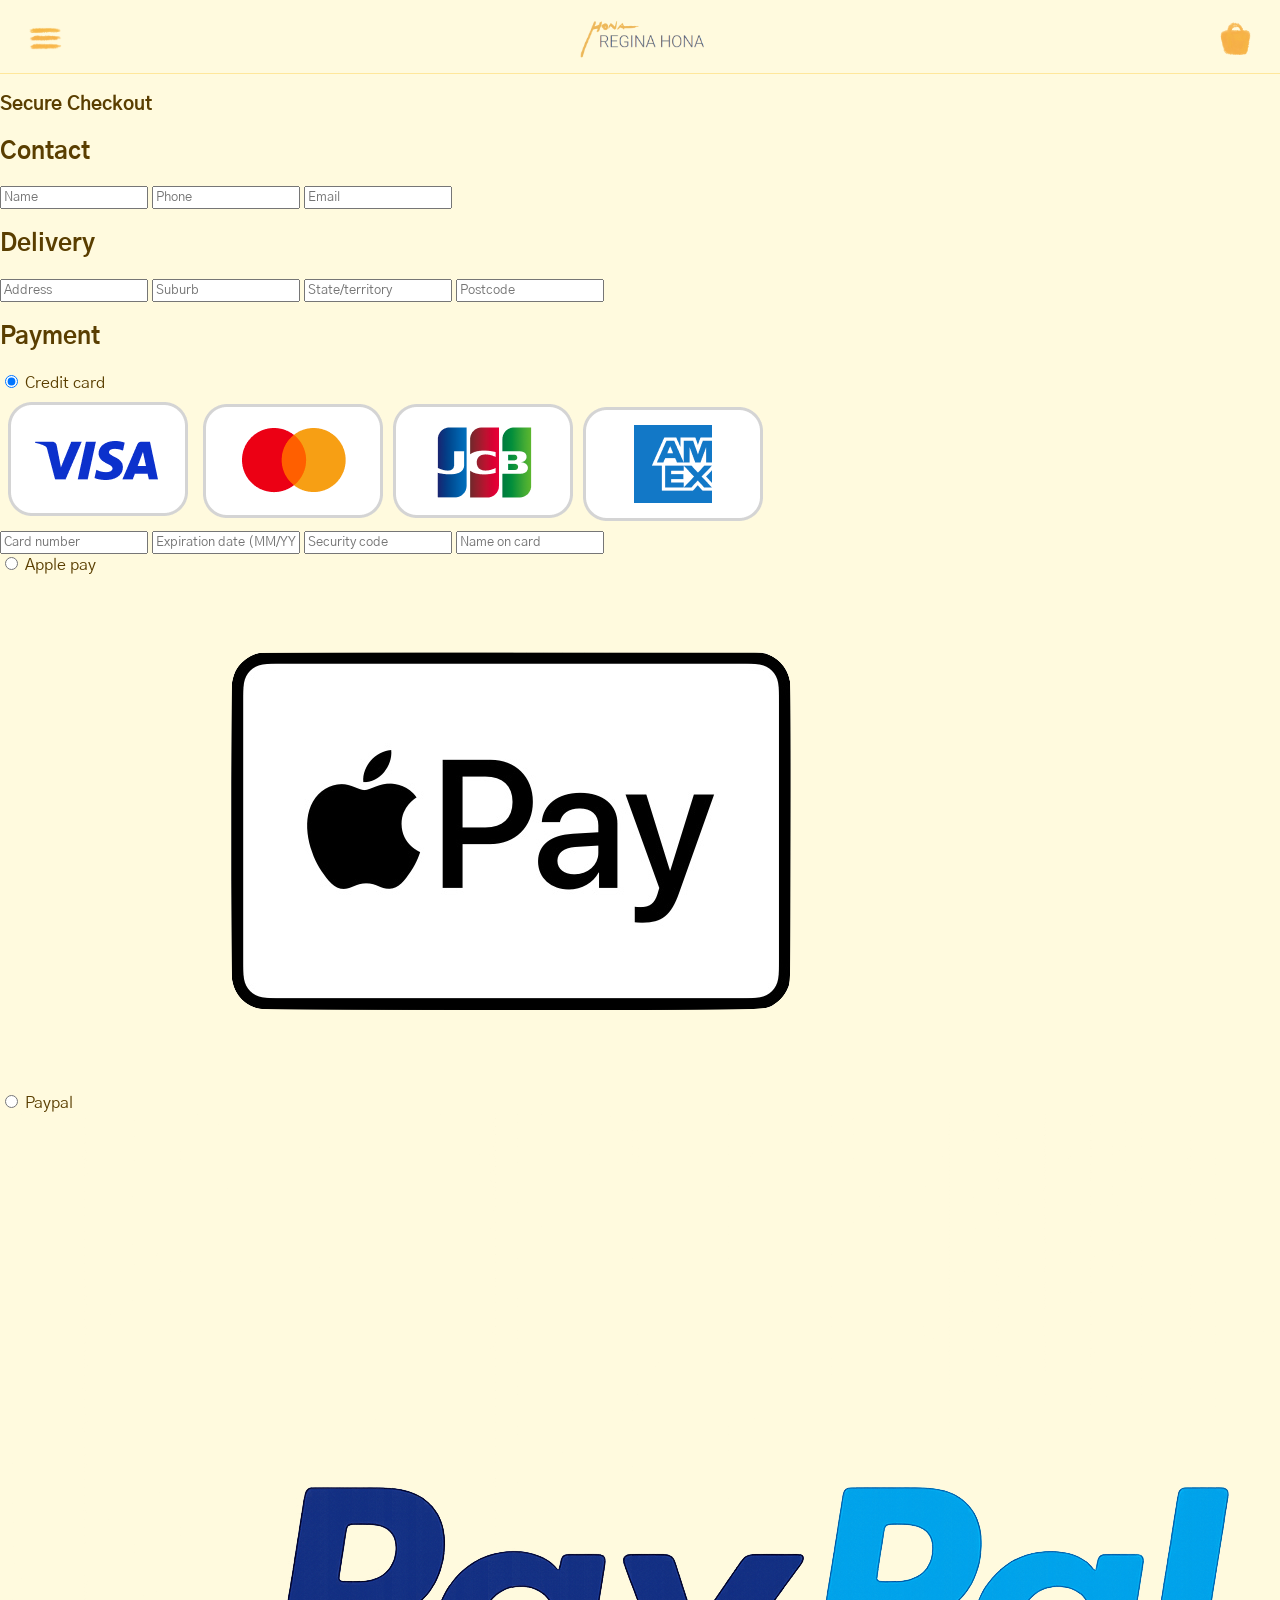
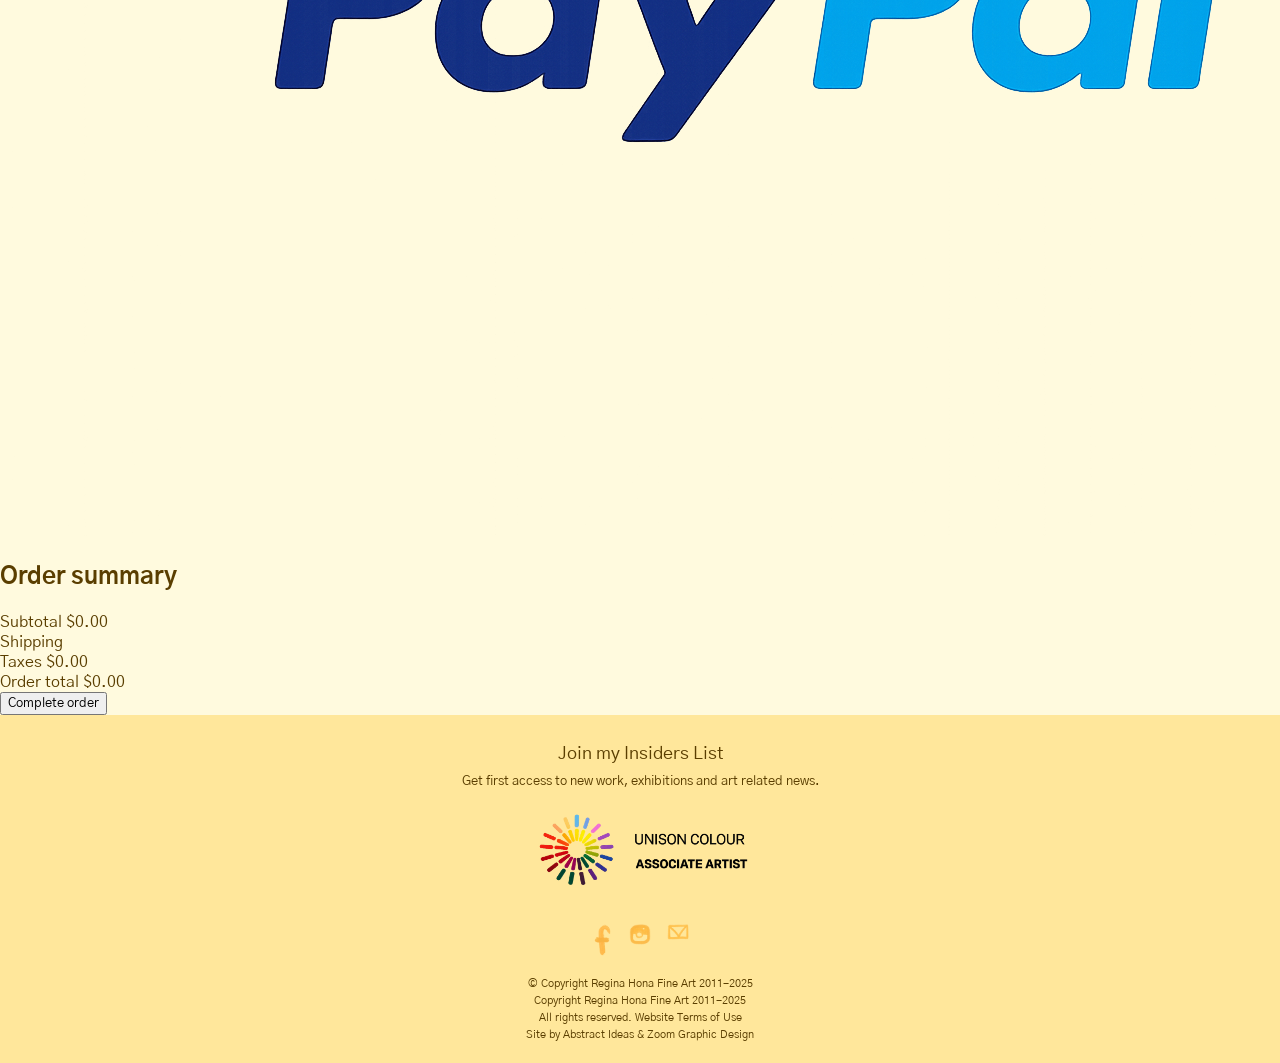
==== checkout.html @ eb96a015 "adding checkout page" ====
<!DOCTYPE html>
<html lang="en">
<head>
     <link rel="preconnect" href="https://fonts.googleapis.com">
    <link rel="preconnect" href="https://fonts.gstatic.com" crossorigin>
    <link href="https://fonts.googleapis.com/css2?family=Gothic+A1:wght@600&display=swap" rel="stylesheet">
    <meta name="viewport" content="width=device-width, initial-scale=1.0">
    <title>Regina Hona - Gallery_water</title>
    <link rel="stylesheet" href="style.css">
</head>

<body>
    <section class="actualHomepage" id="actual_homepage">
        <header class="siteHeader">
            <button class="hamburgerMenubar" id="menu_bar" aria-label="Open menu">
                <img src="images/icons/open_menu.png" alt="open menu icon">
            </button>

            <a href="index.html#actual_homepage" class="logoToHome" aria-label="Going back to homepage">
                <img src="images/logo.png" alt="regina hona's logo" class="homepageLogo">
            </a>

            <a href="shoppingcart.html" class="shoppingcartLink" aria-label="Shopping cart">
                <img src="images/icons/shoppingcart.png" alt="shopping cart icon" class="shoppingcartIcon">
            </a>
        </header>

        <nav class="mobileNavi" id="mobile_navi">
            <button class="menubarClose" id="close_menu_bar" aria-label="Close menu">
                <img src="images/icons/close_menu.png" alt="close menu icon">
            </button>
            
            <ul class="menubarList">
                <li><a href="index.html#actual_homepage">Home</a></li>
                <li><a href="gallery.html">Gallery</a></li>
                <li><a href="shop.html">Shop</a></li>
                <li><a href="about.html">About</a></li>
            </ul>
        </nav>

        <main>
            <section class="checkout">
                <h1 class="checkoutHeading">Secure Checkout</h1>

                <div class="checkoutLayout">
                    <div class="checkoutFillin">
                        <div class="checkoutDetail">
                            <h2 class="checkoutDetailHeading">Contact</h2>
                            <input type="text" class="checkoutInput" id="checkout_name" placeholder="Name">
                            <input type="tel" class="checkoutInput" id="checkout_phone" placeholder="Phone">
                            <input type="email" class="checkoutInput" id="checkout_email" placeholder="Email">
                        </div>

                        <div class="checkoutDetail">
                            <h2 class="checkoutDetailHeading">Delivery</h2>
                            <input type="text" class="checkoutInput" id="checkout_address" placeholder="Address">
                            <input type="text" class="checkoutInput" id="checkout_suburb" placeholder="Suburb">
                            <input type="text" class="checkoutInput" id="checkout_state" placeholder="State/territory">
                            <input type="text" class="checkoutInput" id="checkout_postcode" placeholder="Postcode">
                        </div>

                        <div class="checkoutDetail">
                            <h2 class="checkoutDetailHeading">Payment</h2>

                            <div class="paymentOptions">
                                <label class="paymentOption">
                                    <div class="paymentOptionFirst">
                                        <div class="paymentRadio">
                                            <input type="radio" name="payment" value="credit" id="creditcard" checked>
                                            <span>Credit card</span>
                                        </div>
                                        <div class="creditcardImg">
                                            <img src="images/cards/visa.png" alt="visa logo">
                                            <img src="images/cards/mastercard.png" alt="mastercard logo">
                                            <img src="images/cards/jcb.png" alt="jcb logo">
                                            <img src="images/cards/amex.png" alt="amex logo">
                                        </div>
                                    </div>
                                    <div class="creditcardInput" id="creditcard_input">
                                        <input type="text" class="checkoutInput" placeholder="Card number">
                                        <input type="text" class="checkoutInput" placeholder="Expiration date (MM/YY)">
                                        <input type="text" class="checkoutInput" placeholder="Security code">
                                        <input type="text" class="checkoutInput" placeholder="Name on card">
                                    </div>
                                </label>

                                <label class="paymentOption">
                                    <div class="paymentOptionFirst">
                                        <div class="paymentRadio">
                                            <input type="radio" name="payment" value="applepay" id="apple_pay">
                                            <span>Apple pay</span>
                                        </div>
                                        <img src="images/cards/applepay.png" alt="apple pay logo" class="paymentLogo">
                                    </div>
                                </label>

                                <label class="paymentOption">
                                    <div class="paymentOptionFirst">
                                        <div class="paymentRadio">
                                            <input type="radio" name="payment" value="paypal" id="pay_pal">
                                            <span>Paypal</span>
                                        </div>
                                        <img src="images/cards/paypal.png" alt="paypal logo" class="paymentLogo">
                                    </div>
                                </label>
                            </div>
                        </div>

                    </div>

                    <div class="checkoutSummary">
                        <div class="orderSummaryBox">
                            <h2 class="orderSummaryHeading">Order summary</h2>
                            <div id="order_summary_items"></div>

                            <div class="orderSummaryTotals">
                                <div class="orderSummaryInfo">
                                    <span>Subtotal</span>
                                    <span id="order_subtotal">$0.00</span>
                                </div>
                                <div class="orderSummaryInfo">
                                    <span>Shipping</span>
                                </div>
                                <div class="orderSummaryInfo">
                                    <span>Taxes</span>
                                    <span id="order_taxes">$0.00</span>
                                </div>
                            </div>

                            <div class="orderTotal">
                                <span>Order total</span>
                                <span id="order_total">$0.00</span>
                            </div>
                        </div>

                        <button class="completeOrderButton" id="complete_order_button">Complete order</button>
                    </div>
                </div>
            </section>
        </main>

        <footer class="footer">
            <section class="insiderlistText">
                <h2>Join my Insiders List</h2>
                <p>Get first access to new work, exhibitions and art related news.</p>
            </section>

            <section class="artistassociationPic">
                <img src="images/artist-association.png" alt="footer logo">
            </section>

            <nav class="socialmedias" aria-label="Social media links">
                <a href="https://www.facebook.com/ReginaHonaArtist/" aria-label="Facebook">
                    <img src="images/icons/facebook.png" alt="facebook icon">
                </a>

                <a href="https://www.instagram.com/reginahonaart/" aria-label="Instagram">
                    <img src="images/icons/instagram.png" alt="instagram icon">
                </a>

                <a href="mailto:reginahona@gmail.com" aria-label="Email">
                    <img src="images/icons/email.png" alt="email icon">
                </a>
            </nav>

            <section class="copyright">
                <p>© Copyright Regina Hona Fine Art 2011-2025</p>
                <p>Copyright Regina Hona Fine Art 2011-2025</p>

                <p>All rights reserved. Website Terms of Use</p>
                <p>Site by Abstract Ideas & Zoom Graphic Design</p>
            </section>
        </footer>
    </section>

    <script src="scripts.js"></script>
</body>
</html>
---- style.css ----
* {
    box-sizing: border-box;
    font-family: "Gothic A1", sans-serif;
}

html {
    scroll-behavior: smooth;
}

body {
    margin: 0;
    background-color: #FFFADE;
    color: #5A3E00;
    font-family: "Gothic A1", sans-serif;
    overflow-x: hidden;
}

.gothic-a1-semibold {
  font-family: "Gothic A1", sans-serif;
  font-weight: 600;
  font-style: normal;
}

/* HOMEPAGE */

/* INTRO ANIMATION */

.introPage {
    position: fixed;
    inset: 0;
    z-index:1000;
    height: 100vh;
    overflow: hidden;
    cursor: pointer;
    background-color: #FFFADE;
}

.introBgimage {
    position: absolute;
    inset: 0;
    width: 100%;
    height: 100%;
    object-fit: cover;
    object-position: center 78%;
    filter: brightness(75%);
}

.introLogo {
    position: absolute;
    width: 260px;
    top: 50%;
    left: 50%;
    transform: translate(-50%, -50%);
    transition: top 0.8s ease;
}

.introLogo.moveup {
    top: 10%;
}

.introText {
    position: absolute;
    margin: 0;
    color: #EFB85B;
    font-family: "IM Fell English", Georgia, serif;
    font-size: 1rem;
    line-height: 1.25;
    width: 320px;
    text-align: center;
    opacity: 0;
    bottom: 10%;
    left:50%;
    transform: translate(-50%, 20px);
    transition: opacity 0.8s ease, transform 0.8s ease;
}

.introText.show {
    opacity: 1;
    transform: translate(-50%, 0);
}

/* ACTUAL HOMEPAGE */ 

.actualHomepage {
    min-height: 100vh;
    background-color: #FFFADE;
}

.siteHeader,
main,
.footer {

    margin: 0 auto;
    width: 100%;
    background-color: #FFFADE;
}

/* HEADER */

.actualHomepage {
    min-height: 100vh;
    background-color: #FFFADE;
}

.siteHeader {
    position: sticky;
    width: 100%;
    max-width: 100%;
    top: 0;
    z-index: 100;
    display: grid;
    grid-template-columns: 1fr auto 1fr;
    align-items: center;
    padding: 18px 28px 14px;
    border-bottom: 1px solid #FFE79B;
}

.hamburgerMenubar,
.menubarClose {
    border: none;
    background: none;
    padding: 0;
    cursor: pointer;
}

.hamburgerMenubar img,
.menubarClose img {
    width: 34px;
    height: auto;
    display: block;
}

.logoToHome {
    grid-column: 2;
}

.homepageLogo {
    width: 130px;
    display: block;
}

.shoppingcartLink {
    justify-self: end;
}

.shoppingcartIcon {
    width: 34px;
    display: block;
}

/* HAMBURGER MENU */

.mobileNavi {
    position: fixed;
    top: 0;
    left: 0;
    z-index: 999;
    width: 320px;
    height: 100vh;
    padding: 38px 28px;
    background-color: #FFE79B;
    transform: translateX(-100%);
    transition: transform 0.3s ease;
}

.mobileNavi.open {
    transform: translateX(0);
}

.menubarClose {
    border: none;
    background: none;
    padding: 0;
    cursor: pointer;
}

.menubarClose img {
    width: 38px;
    display: block;
}

.menubarList {
    list-style: none;
    padding: 70px 0 0;
    margin: 0;
}

.menubarList li {
    margin-bottom: 24px;
}

.menubarList a {
    color: #5A3E00;
    text-decoration: none;
    font-family: "IM Fell English", Georgia, Serif;
    font-size: 1rem;
}

/* MAIN CONTENT */

.herobanner {
    text-align: center;
}

.herobanner h1 {
    margin: 0 0 22px;
    font-family: "IM Fell English", Georgia, Serif;
    font-size: 0.9rem;
    font-weight: normal;
    color: #5A3E00;
}

.herobannerImage {
    width: 100%;
    height: 260px;
    object-fit: cover;
    object-position: center 62%;
    display: block;
}

/* GALLERY & SHOP */

.previewGallery,
.previewShop {
    padding: 48px 0 52px;
    text-align: center;
    overflow: hidden;
}

.previewGallery h2 {
    max-width: 1368px;
    padding: 0 24px;
    margin: 0 0 20px;
    text-align: left;
    font-family: "Gothic A1", sans-serif;
    font-size: 1.2rem;
    font-weight: 600;
    color: #5A3E00;
}

.galleryAnimation,
.shopAnimation {
    padding: 0;
    width: max-content;
    margin: 0;
    display: flex;
    grid-template-columns: repeat(9, 1fr);
    gap: 12px;
}

.galleryAnimation {
    animation: movingGallery 18s linear infinite;
}

.shopAnimation {
    animation: movingShop 18s linear infinite;
}

.artworkCards {
    flex: 0 0 150px;
}

.artworkCards img {
    width: 100%;
    aspect-ratio: 1 / 1;
    object-fit: cover;
    display: block;
}

.previewButton {
    display: inline-block;
    margin-top: 26px;
    padding: 8px 38px;
    border-radius: 12px;
    background-color: #FFE79B;
    color: #5A3E00;
    font-family: "Gothic A1", sans-serif;
    font-size: 0.85rem;
    text-decoration: none;
}

/* FOOTER */

.footer {
    width: 100%;
    max-width: 100%;
    margin: 0;
    background-color: #FFE79B;
    text-align: center;
    color: #5A3E00;
}

.insiderlistText {
    padding: 28px 20px 0;
}

.insiderlistText h2 {
    margin: 0 0 8px;
    font-family: "Gothic A1", sans-serif;
    font-size: 1.1rem;
    font-weight: normal;
}

.insiderlistText p {
    margin: 0 auto;
    max-width: 420px;
    font-size: 0.8rem;
    line-height: 1.4;
    text-align: center;
}

.artistassociationPic {
    width: 100%;
    box-sizing: border-box;
    text-align: center;
    padding: 24px 20px;
    background-color: #FFE79B;
}

.artistassociationPic img {
    max-width: 220px;
    width: 100%;
    height: auto;
}

.socialmedias {
    display: flex;
    justify-content: center;
    gap: 18px;
    padding: 22px 20px 10px;
}

.socialmedias {
    width: 100%;
    background-color: #FFE79B;
    display: flex;
    justify-content: center;
    gap: 16px;
    padding: 18px 20px 8px;
    box-sizing: border-box;
}

.socialmedias img {
    width: 22px;
    height: auto;
}

.copyright {
    width: 100%;
    background-color: #FFE79B;
    padding: 8px 20px 24px;
    box-sizing: border-box;
}

.copyright p {
    margin: 3px 0;
    font-size: 0.7rem;
}

@keyframes fadeInUp {
    from {
        opacity: 0;
        transform: translateY(20px);
    }
    
    to {
        opacity: 1;
        transform: translateY(0);
    }
}

@keyframes movingGallery {
    from {
        transform: translateX(0);
    }

    to {
        transform: translateX(-1170px);
    }
    
}

@keyframes movingShop {
    from {
        transform: translateX(0);
    }

    to {
        transform: translateX(-1170px);
    }
    
}

/* GALLERY */

.gallery {
    padding: 28px 24px 60px;
    background-color: #FFFADE;
}

.searchGallery {
    display: flex;
    position: relative;
    max-width: 550px;
    margin: 24px auto 32px;
    padding: 0;
}

.searchbarButton {
    padding: 0 0 0 16px;
    border: none;
    background: none;
    cursor: pointer;
}
.searchGallery img {
    position: absolute;
    width: 18px;
    left: 16px;
    top: 50%;
    transform: translateY(-50%);
    z-index: 1;
}

.searchGallery input {
    width: 100%;
    padding: 12px 18px 12px 44px;
    border: none;
    border-radius: 18px;
    font-family: "Gothic A1", sans-serif;
    font-size: 0.9rem;
    border-radius: 18px;
    background-color: #FFE79B;
    color: #5A3E00;
}

.breadcrumbNavi {
    margin: 16px 0 8px;
    font-family: "Gothic A1", sans-serif;
    font-size: 0.6rem;
    font-weight: 30;
}

.breadcrumbNavi a {
    color: #91918a;
    text-decoration: none;
    transition: color 0.3s ease;
}

.breadcrumbNavi a:hover {
    color: #EFB85B
}

.ForYou {
    max-width: 100%;
    margin: 0;
    padding: 0 0 54px;
}

.ForYou h1,
.galleryCategory h2 {
    margin: 0 0 20px;
    text-align: left;
    color: #5A3E00;
    font-family: "Gothic A1", sans-serif;
    font-size: 1.2rem;

}

.foryouSlider {
    position: relative;
    display: flex;
    align-items: center;
    justify-content: center;
    gap: 18px;
    overflow: hidden;
}

.mainArtwork {
    width: 200px;
    height: 250px;
    object-fit: cover;
    z-index: 2;
    box-shadow: 0 6px 14px rgba(90, 62, 0, 0.2);
}

.sliderArtwork {
    width: 150px;
    height: 200px;
    object-fit: cover;
    flex-shrink: 0;
    opacity: 80%;
}

.foryouLeftButton,
.foryouRightButton {
    position: absolute;
    z-index: 4;
    top: 50%;
    width: 26px;
    height: 26px;
    border: none;
    border-radius: 6px;
    background-color: #FFE79B;
    padding: 3px;
    cursor: pointer;
    transform: translateY(-50%);
}

.foryouLeftButton img,
.foryouRightButton img {
    width: 100%;
    height: 100%;
    display: block;
    object-fit: contain;
}

.foryouLeftButton {
    left: calc(50% - 110px);
}

.foryouRightButton {
    right: calc(50% - 110px);
}

.categorySection {
    display: grid;
    grid-template-columns: repeat(3, 1fr);
    gap: 18px;
}

.categoryCover {
    position: relative;
    display: flex;
    flex-direction: column;
    align-items: center;
    overflow: visible;
    border-radius: 10px;
    color: #5A3E00;
    text-decoration: none;
}

.categoryCover img {
    width: 100%;
    height: 130px;
    object-fit: cover;
    object-position: center 10%;
    display: block;
    border-radius: 6px;
    transition: transform 0.3s ease;
}

.categoryCover span {
    margin-top: 10px;
    position: static;
    display: block;
    color: #5A3E00;
    font-family: "IM Fell English", Georgia, Serif;
    font-size: 1rem;
    font-weight: 350;
    text-align: center;
}

.categoryCover:hover img {
    transform: scale(1.05);
}

/*SEARCH RESULT GALLERY */

.searchGallery {
    padding: 0;
    display: flex;
    max-width: 600px;
    flex-direction: column;
    gap: 6px;
}

.result h1,
.artworkSuggestion h2 {
    margin: 0 0 20px;
    text-align: left;
    color: #5A3E00;
    font-family: "Gothic A1", sans-serif;
    font-size: 1.2rem;
}
.resultGallery {
    padding: 0 0 36px;
    display: flex;
    flex-direction: column;
    gap: 4px;
}

.resultArtwork img {
    width: 160px;
    height: 200px;
    object-fit: cover;
    display: block;
}

.resultTitle {
    margin: 10px 0 0;
    color: #5A3E00;
    font-family: "IM Fell English", Georgia, Serif;
    font-size: 0.9rem;
    font-weight: 600;
}

.resultCategory {
    margin: 4px 0 0;
    color: #5A3E00;
    font-family: "IM Fell English", Georgia, Serif;
    font-size: 0.7rem;
    font-weight: 400;
    font-style: italic;
}

.artworkSuggestion {
    padding: 0 0 40px;
}

.naviBacktoGallery {
    display: block;
    margin-top: 24px;
    color: #91918a;
    font-family: "Gothic A1", sans-serif;
    font-size: 0.7rem;
    text-align: center;
}

.naviBacktoGallery:hover {
    color: #EFB85B
}

/* CATEGORY */

.categoryPage {
    padding: 60px 24px 80px;
}

.categoryPage h1 {
    margin: 20px 0 20px;
    text-align: left;
    color: #5A3E00;
    font-family: "IM Fell English", Georgia, Serif;
    font-size: 1.2rem;
    font-weight: 400;
}

.categoryGrid {
    display: grid;
    grid-template-columns: 1fr 1fr;
    gap: 14px;
}

.categoryArtworks {
    display: block;
    position: relative;
    overflow: hidden;
    color: #FFFADE;
    text-decoration: none;
    box-shadow: none;
    transition: box-shadow 0.3s ease;
}

.categoryArtworks img {
    width: 100%;
    aspect-ratio: 1 / 1;
    object-fit: cover;
    display: block;
}

.categoryArtworks span {
    padding: 10px;
    position: absolute;
    inset: 0;
    display: flex;
    align-items: center;
    justify-content: center;
    background-color: rgba(90, 90, 90, 0);
    color: #FFFADE;
    font-family: "IM Fell English", Georgia, Serif;
    font-size: 0.8rem;
    text-align: center;
    opacity: 0;
    transition: box-shadow 0.3s ease, opacity 0.3s ease;
}

.categoryArtworks:hover {
    box-shadow: 0 4px 8px rgba(90, 62, 0, 0.35);
}

.categoryArtworks:hover span {
    opacity: 1;
    background-color: rgba(63, 63, 63, 0.55);
}

/* SHOP */

.shop {
    padding: 24px 24px 60px;
}

.shopTopElements {
    position: relative;
    margin: 0 auto 16px;
    gap: 12px;
    display: flex;
    justify-content: center;
    align-items: center;
    width: 100%;
    max-width: 100%;
    padding: 0 24px;
}

.shop .searchGallery {
    max-width: 600px;
    width: 100%;
    flex: unset;
    margin: 0;
}

.filter {
    position: relative;
    flex-shrink: 0;
}

.filterButton {
    padding: 0;
    border: none;
    background: none;
    cursor: pointer;
}

.filterButton img {
    width: 35px;
    display: block;
}

.filterOption {
    display: none;
    position: absolute;
    padding: 14px 18px;
    top: 36px;
    right: 0;
    z-index: 20;
    width: 180px;
    border-radius: 8px;
    background-color: #EFB85B;
}

.shop .breadcrumbNavi {
    margin: 24px auto 8px;
    font-size: 0.6rem;
}

.filterOption.open {
    display: block;
}

.filterOption p {
    margin: 0 0 10px;
    color: #FFFADE;
    font-size: 0.8rem;
}

.filterOption button {
    display: block;
    padding: 4px 0;
    border: none;
    text-align: left;
    width: 100%;
    background: none;
    color: #FFFADE;
    font-family: "Gothic A1", sans-serif;
    font-size: 0.8rem;
    cursor: pointer;
}

.filterOption button:hover {
    text-decoration: underline;
}

.shop .breadcrumbNavi {
    margin: 0 0 40px;
    font-size: 0.6rem;
}

.productList {
    display: grid;
    grid-template-columns: repeat(4, 1fr);
    padding-top: 45px;
    justify-items: center;
    grid-template-columns: 1fr;
    gap: 120px 100px;
}

.productArtwork {
    position: relative;
    padding: 140px 20px 50px;
    width: 240px;
    min-height: 250px;
    border-radius: 8px;
    background-color: #FFE79B;
    text-align: center;
    display: flex;
    flex-direction: column;
    justify-content: center;
    align-items: center;
}

.productArtwork img {
    width: 180px;
    height: 180px;
    transition: transform 0.3s ease;
}

.productArtwork > img,
.productArtwork > a {
    position: absolute;
    margin: 0 auto;
    width: 180px;
    height: 180px;
    top: -55px;
    object-fit: cover;
    transition: transform 0.3s ease;
}

.productArtwork:hover > img,
.productArtwork:hover a img {
    transform: scale(1.05);
    box-shadow: 0 4px 8px rgba(90, 62, 0, 0.35);
}

.productArtwork h2,
.productArtwork h2 a{
    margin: 0 0 8px;
    text-align: center;
    color: #5A3E00;
    font-family: "IM Fell English", Georgia, Serif;
    font-size: 1rem;
    font-weight: 400;
    text-decoration: none;
}

.productArtwork p {
    margin: 0;
    color: #554f45;
    font-family: "IM Fell English", Georgia, Serif;
    font-size: 0.8rem;
    font-weight: 25;
}

.productlistButton {
    position: absolute;
    left: 0;
    right: 0;
    bottom: -18px;
    display: flex;
    justify-content: center;
    gap: 22px;
}

.productlistButton button {
    padding: 0;
    border: none;
    background: none;
    cursor: pointer;
}

.productlistButton img {
    width: 30px;
    height: auto;
    display: block;
}

/* PRODUCT DETAIL */

.productDetail {
    max-width: 1180px;
    margin: 0 auto;
    padding: 70px 24px 90px;
}

.productDetail .breadcrumbNavi {
    margin: 0 0 28px;
}

.productDetailLayout {
    display: flex;
    flex-direction: column;
    gap: 25px;
}

.productDetailImage {
    display: flex;
    flex-direction: column;
    align-items: center;
    gap: 15px;
}

.productDetailArtwork {
    width: 100%;
    max-width:350px;
    height: 350px;
    object-fit: cover;
    display: block;
    box-shadow: 0 4px 10px rgba(90, 62, 0, 0.35);
}

.artworkThumbnails {
    display: flex;
    justify-content: flex-start;
    gap: 10px;
}

.artworkThumbnails img {
    width: 65px;
    height: 65px;
    object-fit: cover;
    cursor: pointer;
    border: 2px solid transparent;
    border-radius: 6px;
}

.artworkThumbnails img.active,
.artworkThumbnails img:hover {
    border-color: #EFB85B;
    box-shadow: 0 4px 10px rgba(90, 62, 0, 0.35);
}

.productDetailText {
    text-align: left;
}

.productDetailTitle {
    margin-top: 0;
    font-family: "IM Fell English", Georgia, Serif;
    font-size: 1.4rem;
    font-weight: 400;
    color: #5A3E00;
}

.productDetailPrice {
    margin: 0 0 35px;
    font-family: "Gothic A1", sans-serif;
    font-size: 1rem;
    color: #554f45;
    font-weight: 200;
    font-style: italic;
}

.productDetailInfo {
    margin: 0 auto 35px;
    max-width: 350px;
}

.productDetailInfo .infoRow {
    display: flex;
    justify-content: space-between;
    border-bottom: 1px solid #EFB85B;
    gap: 20px;
    padding: 12px 0;
    font-family: "Gothic A1", sans-serif;
    font-size: 0.8rem;
    color: #5A3E00;
    font-weight: 250;
}

.addToCartButton {
    width: 170px;
    padding: 12px 20px;
    background-color: #FFE79B;
    border: none;
    border-radius: 8px;
    align-self: flex-start;
    font-family: "Gothic A1", sans-serif;
    font-size: 0.9rem;
    color: #5A3E00;
    cursor: pointer;
    transition: background-color 0.2s ease;
}

.addToCartButton:hover {
    background-color: #EFB85B;
}

.addToCartButton.added {
    background-color: #5A3E00;
    color: #FFE79B;
}

/* SHOPPING CART */

.shoppingCart {
    padding: 24px 24px 60px;
    max-width: 1180px;
    margin: 0 auto;
}

.keepShopping {
    display: block;
    margin-bottom: 6px;
    color: #91918a;
    font-family: "Gothic A1", sans-serif;
    font-size: 0.7rem;
    text-align: left;
}

.keepShopping:hover {
    color: #EFB85B;
}

.shoppingcartHeading {
    margin: 0 0 20px;
    text-align: left;
    color: #5A3E00;
    font-family: "Gothic A1", sans-serif;
    font-size: 1.2rem;
}

.shoppingcartLayout {
    display: flex;
    flex-direction: column;
    gap: 25px;
}

.shoppingcartItemsNavi {
    width: 100%;
}

.shoppingcartItems {
    display: flex;
    align-items: center;
    width: 100%;
    gap: 12px;
    margin-bottom: 12px;
    padding: 10px 12px;
    background-color: #FFE79B;
    border-radius: 8px;
}

.artworkImage {
    width: 80px;
    height: 80px;
    object-fit: cover;
}

.shoppingcartItemsInfo {
    flex: 1;
}

.shoppingcartItemsInfo h2 {
    margin: 0 0 4px;
    font-family: "IM Fell English", Georgia, Serif;
    font-size: 0.95rem;
    font-weight: 400;
    color: #5A3E00;
}

.shoppingcartItemsInfo p {
    margin: 0 0 6px;
    font-family: "Gothic A1", sans-serif;
    font-size: 0.75rem;
    font-weight: 200;
    color: #5A3E00;
}

.shoppingcartItemsPrice {
    font-family: "Gothic A1", sans-serif;
    font-size: 0.95rem;
    font-weight: 400;
    color: #5A3E00;
}

.shoppingcartItemsFunction {
    margin-left: auto;
    display: flex;
    padding: 4px 10px;
    align-items: center;
    gap: 8px;
    background-color: #5A3E00;
    border-radius: 16px;
}

.shoppingcartItemsFunction button {
    padding: 0;
    background: none;
    border: none;
    cursor: pointer;
}

.shoppingcartItemsFunction button img {
    width: 12px;
    height: 12px;
    display: block;
    object-fit: contain;
}

.shoppingcartItemsFunction span {
    min-width: 16px;
    text-align: center;
    font-family: "Gothic A1", sans-serif;
    font-size: 0.85rem;
    color: #FFE79B;
}

.deleteButton {
    display: flex;
}

.shoppingcartSummary {
    width: 100%;
    display: flex;
    flex-direction: column;
    gap: 20px;
}

.addCoupon {
    margin: 0;
    font-family: "Gothic A1", sans-serif;
    font-size: 0.7rem;
    font-weight: 200;
    color: #91918a;
    cursor: pointer;
}

.couponInput {
    display: none;
    margin-top: 8px;
    gap: 8px;
}

.couponInput.open {
    display: flex;
}

.couponInput input {flex: 1;
    padding: 8px 12px;
    border: 1px solide #FFE79B;
    border-radius: 6px;
    font-family: "Gothic A1", sans-serif;
    font-size: 0.8rem;
    background-color: #FFFADE;
    color: #5A3E00;
}

.couponInput button {
    padding: 8px 14px;
    border: none;
    border-radius: 6px;
    font-family: "Gothic A1", sans-serif;
    font-size: 0.8rem;
    background-color: #FFE79B;
    color: #5A3E00;
    cursor: pointer;
}

.couponInput button:hover {
    background-color: #EFB85B;
}

.shippingMethod {
    display: flex;
    flex-direction: column;
    gap: 10px;
}

.shippingMethod p {
    margin: 0;
    font-family: "Gothic A1", sans-serif;
    font-size: 0.8rem;
    font-weight: 200;
    color: #5A3E00;
}

.shippingMethod label {
    display: flex;
    align-items: center;
    gap: 8px;
    font-family: "Gothic A1", sans-serif;
    font-size: 0.8rem;
    color: #5A3E00;
    cursor: pointer;
}

.shippingMethod input[type="radio"] {
    accent-color: #5A3E00;
}

.shoppingcartTotal {
    display: flex;
    padding-top: 20px;
    justify-content: space-between;
    align-items: center;
    border-top: 1px solid #5A3E00;
    font-family: "Gothic A1", sans-serif;
    font-size: 1rem;
    font-weight: 600;
    color: #5A3E00;
}

.checkoutButton {
    width: 100%;
    max-width: 150px;
    padding: 12px;
    align-items: center;
    background-color: #FFE79B;
    border: none;
    border-radius: 8px;
    align-self: flex-start;
    font-family: "Gothic A1", sans-serif;
    font-size: 0.9rem;
    color: #5A3E00;
    cursor: pointer;
    transition: background-color 0.2s ease;
}

.addToCartButton:hover {
    background-color: #EFB85B;
}

/* ADJUSTING TO DESKTOP SIZE */

@media (min-width: 768px) {

    /* HOMEPAGE */

    .logoToHome{
        width: 125px;
    }

    .hamburgerMenubar img,
    .shoppingcartIcon {
        width: 34px;
    }

    .herobanner {
        padding-top: 26px;
    }

    .herobanner h1 {
        font-size: 0.85rem;
        margin-bottom: 22px;
    }

    .herobannerImage {
        width: 100%;
        max-height: 250px;
        object-fit: cover;
        object-position: center 72%;
    }

    .previewGallery,
    .previewShop {
        padding: 28px 0;
    }

    .previewGallery h2 {
        padding: 0 64px;
        font-size: 1.15rem;
        text-align: left;
    }
    
    .galleryAnimation,
    .shopAnimation {
        display: flex;
        gap: 10px;
        padding: 0;
    }

    .artworkCards {
        flex: 0 0 120px;
    }

    .previewButton {
        margin-top: 22px;
        padding: 8px 42px;
        font-size: 0.9rem;
    }

    .insiderlistText {
        padding: 28px 20px 0;
    }

    .artistassociationPic {
        padding: 18px 20px;
    }

    .socialmedias {
        padding: 14px 20px 6px;
    }

    .copyright {
        padding: 6px 20px 18px;
    }

    /*GALLERY*/

    .gallery {
        padding: 38px 64px 80px;
    }

    .foryouSlider {
        gap: 22px;
    }

    .mainArtwork {
        width: 250px;
        height: 300px;
    }

    .sliderartwork {
        width: 180px;
        height: 250px;
    }

    .foryouLeftButton {
        left: calc(50% - 135px);
    }

    .foryouRightButton {
        right: calc(50% - 135px);
    }

    .categorySection {
        grid-template-columns: repeat(3, 1fr);
    }

    .resultArtwork {
        width: 200px;
        height: 240px;
    }

    .categoryPage {
        padding: 60px 70px 80px;
    }

    .categoryGrid {
        grid-template-columns: repeat(6, 1fr);
        gap: 20px 30px;
    }

    .categoryArtworks span {
        font-size: 0.8rem;
    }

    /* SHOP */

    .shop {
        max-width: 1180px;
        margin: 0 auto;
        padding: 44px 24px 80px;
    }

    .shopTopElements {
        gap: 15px;
        margin-bottom: 60px;
    }

    .shop .searchGallery {
        width: 420px;
        max-width: 420px;
    }

    .productList {
        grid-template-columns: repeat(4, 1fr);
    }

    .productArtwork {
        position: relative;
        width: 220px;
        max-width: 220px;
        display: flex;
        flex-direction: column;
        justify-content: center;
        text-align: center;
        align-items: center;
        padding: 125px 15px 40px;
    }

    .productArtwork > a > img {
        width: 180px;
        height: 180px;
    }

    .productArtwork h2,
    .productArtwork h2 a {
        font-size: 0.9rem;
    }

    .productArtwork p {
        font-size: 0.7rem;
    }

    .productlistButton {
        position: absolute;
        display: flex;
        justify-content: center;
        left: 0;
        right: 0;
    }

    /* PRODUCT DETAIL */

    .productDetail {
        padding: 75px 70px 100px;
    }

    .productDetailLayout {
        display: grid;
        grid-template-columns: 550px 1fr;
        gap: 80px;
        align-items: start;
    }

    .productDetailImage {
        display: grid;
        grid-template-columns: 1fr 75px;
        align-items: start;
        gap: 10px;
    }

    .productDetailArtwork {
        width: 100%;
        aspect-ratio: 1 / 1;
        max-height: 450px;
    }

    .artworkThumbnails {
        flex-direction: column;
        gap: 15px;
    }

    .artworkThumbnails img {
        width: 70px;
        height: 70px;
    }

    .productDetailText {
        padding-top: 0;
        text-align: left;
    }

    .productDetailTitle {
        font-size: 1.3rem;
    }

    .productDetailPrice {
        margin-bottom: 55px;
    }

    .productDetailInfo {
        margin: 0 0 120px;
        max-width: 330px;
    }

    .addToCartButton {
        display: block;
        margin: 0 auto;
    }

    /* SHOPPING CART */

    .shoppingCart {
        padding: 50px 70px 80px;
    }

    .shoppingcartHeading {
        font-size: 1.2rem;
    }

    .shoppingcartLayout {
        flex-direction: row;
        align-items: flex-start;
        gap: 0;
    }

    .shoppingcartItemsNavi {
        flex: 1;
        padding-right: 48px;
        border-right: 1px solid #FFE79B;
    }

    .shoppingcartItems {
        gap: 15px;
        padding: 12px 14px;
    }

    .artworkImage {
        width: 80px;
        height: 80px;
    }

    .shoppingcartSummary {
        width: 250px;
        flex-shrink: 0;
        padding-left: 50px;
        gap: 25px;
    }

    .checkoutButton {
        width: 140px;
    }
}
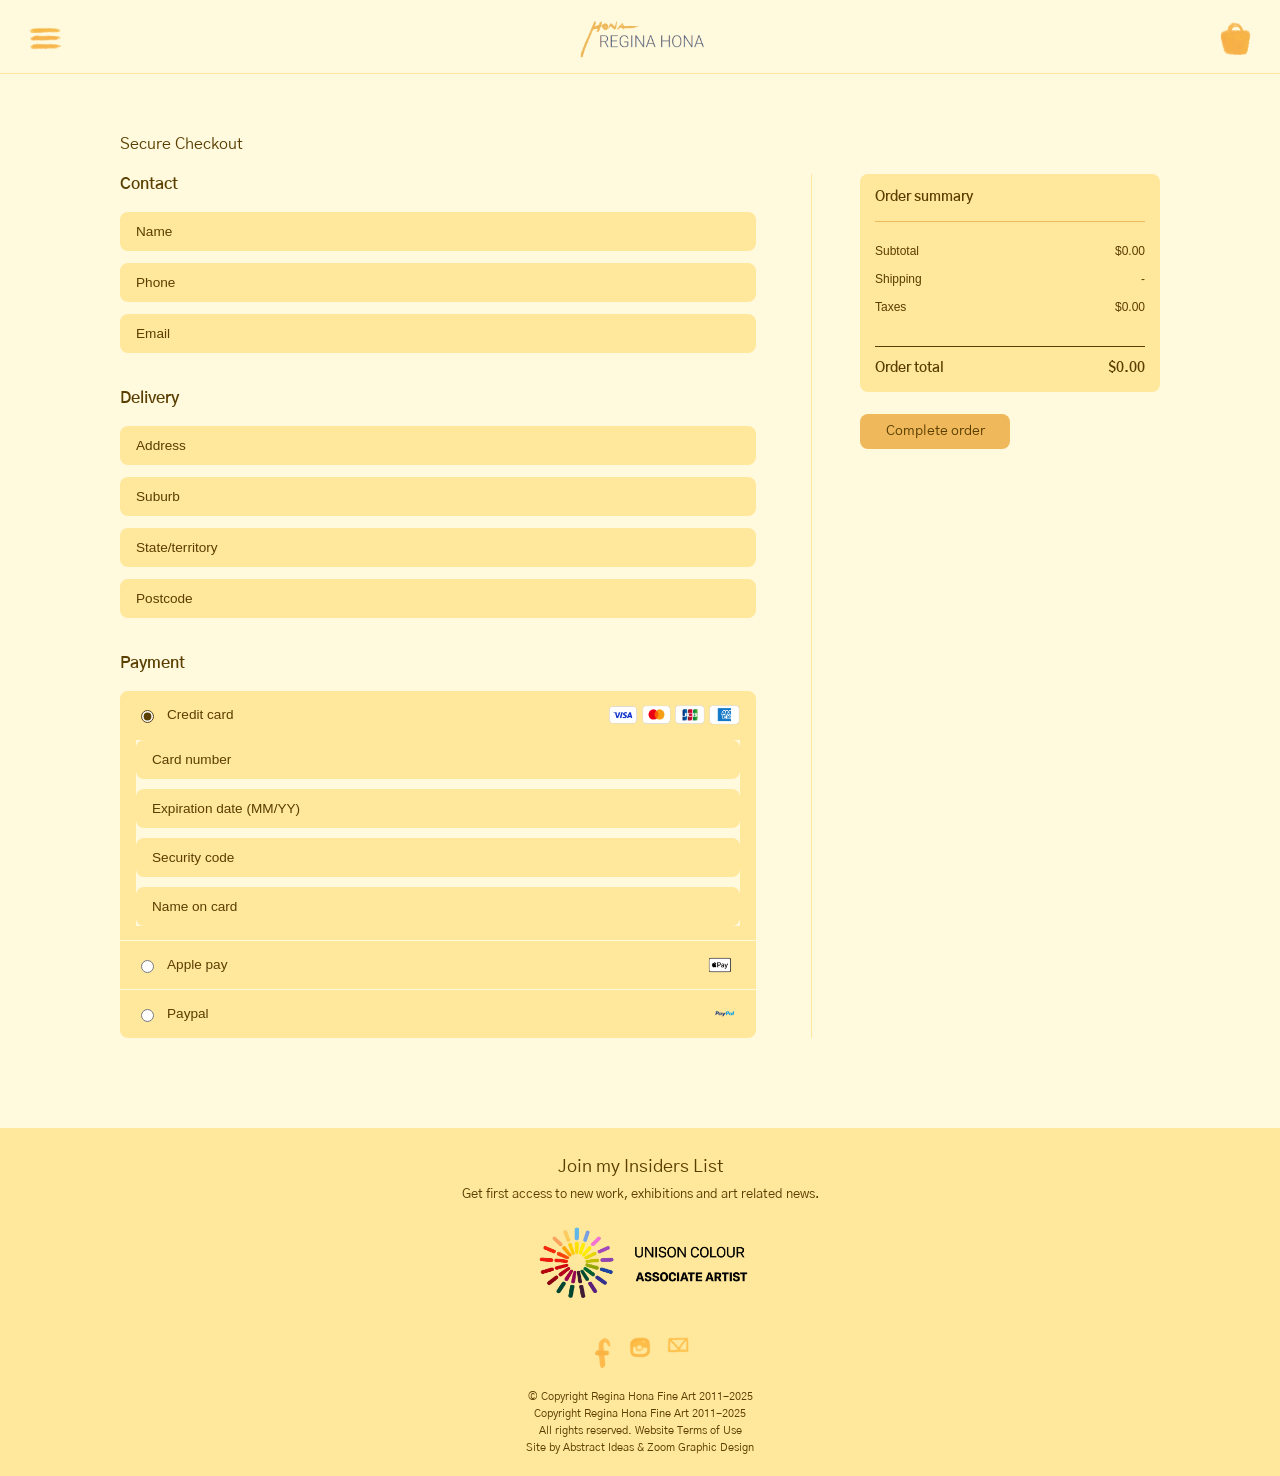
==== commit d40babb3: "fixing style of checkout and order complete page" ====
--- a/checkout.html
+++ b/checkout.html
@@ -39,7 +39,7 @@
         </nav>
 
         <main>
-            <section class="checkout">
+            <section class="checkout" id="check_out">
                 <h1 class="checkoutHeading">Secure Checkout</h1>
 
                 <div class="checkoutLayout">
@@ -120,6 +120,7 @@
                                 </div>
                                 <div class="orderSummaryInfo">
                                     <span>Shipping</span>
+                                    <span id="order_shipping">-</span>
                                 </div>
                                 <div class="orderSummaryInfo">
                                     <span>Taxes</span>
@@ -137,6 +138,36 @@
                     </div>
                 </div>
             </section>
+
+            <section class="paymentSuccess" id="payment_success" hidden>
+                <h1 class="paymentSuccessHeading">Payment successful!</h1>
+                <a href="shop.html" class="shopMore">&lt;&lt; Shop more</a>
+
+                <div class="orderSummaryBox paymentSuccessSummaryBox">
+                    <h2 class="orderSummaryHeading">Order summary</h2>
+                    <div id="ordersuccess_summary_items"></div>
+
+                    <div class="orderSummaryTotal">
+                        <div class="orderSummaryInfo">
+                            <span>Subtotal</span>
+                            <span id="ordersuccess_subtotal">$0.00</span>
+                        </div>
+                        <div class="orderSummaryInfo">
+                            <span>Shipping</span>
+                            <span id="ordersuccess_shipping">-</span>
+                        </div>
+                        <div class="orderSummaryInfo">
+                            <span>Taxes</span>
+                            <span id="ordersuccess_taxes">$0.00</span>
+                        </div>
+                    </div>
+
+                    <div class="orderTotal">
+                        <span>Order total</span>
+                        <span id="ordersuccess_total">$0.00</span>
+                    </div>
+                </div>
+            </section>
         </main>
 
         <footer class="footer">
--- a/style.css
+++ b/style.css
@@ -1219,6 +1219,268 @@
     background-color: #EFB85B;
 }
 
+/* CHECKOUT */
+
+.checkout,
+.paymentSuccess {
+    padding: 24px 24px 60px;
+    max-width: 1180px;
+    margin: 0 auto;
+}
+
+.checkoutHeading,
+.paymentSuccessHeading {
+    margin: 0 0 20px;
+    text-align: left;
+    color: #5A3E00;
+    font-family: "Gothic A1", sans-serif;
+    font-size: 1.2rem;
+}
+
+.checkoutLayout {
+    display: flex;
+    flex-direction: column;
+    gap: 32px;
+}
+
+.checkoutSummary {
+    order: -1;
+}
+
+.checkoutFillin {
+    display: flex;
+    flex-direction: column;
+    gap: 35px;
+}
+
+.checkoutDetail {
+    display: flex;
+    flex-direction: column;
+    gap: 12px;
+}
+
+.checkoutDetailHeading {
+    margin: 0 0 6px;
+    color: #5A3E00;
+    font-family: "Gothic A1", sans-serif;
+    font-size: 1rem;
+    font-weight: 600;
+}
+
+.checkoutInput {
+    width: 100%;
+    padding: 12px 16px;
+    border: none;
+    border-radius: 8px;
+    background-color: #FFE79B;
+    color: #5A3E00;
+    font-family: "Gothic A1", sans-serif;
+    font-size: 0.85rem;
+    font-weight: 200;
+    outline: none;
+}
+
+.checkoutInput::placeholder {
+    color: #5A3E00;
+    font-weight: 100;
+}
+
+.paymentOptions {
+    display: flex;
+    flex-direction: column;
+    border-radius: 8px;
+    overflow: hidden;
+}
+
+.paymentOption {
+    display: flex;
+    flex-direction: column;
+    padding: 14px 16px;
+    border-bottom: 1px solid #FFFADE;
+    background-color: #FFE79B;
+    cursor: pointer;
+}
+
+.paymentOption:last-child {
+    border-bottom: none;
+}
+
+.paymentOptionFirst {
+    display: flex;
+    justify-content: space-between;
+    align-items: center;
+}
+
+.paymentRadio {
+    display: flex;
+    align-items: center;
+    gap: 10px;
+    color: #5A3E00;
+    font-family: "Gothic A1", sans-serif;
+    font-size: 0.85rem;
+    font-weight: 200;
+}
+
+.paymentRadio input[type="radio"] {
+    accent-color: #5A3E00;
+}
+
+.creditcardImg {
+    display: flex;
+    gap: 4px;
+    align-items: center;
+}
+
+.creditcardImg img,
+.paymentLogo {
+    width: auto;
+    height: 20px;
+}
+
+.creditcardInput {
+    display: flex;
+    flex-direction: column;
+    margin-top: 15px;
+    gap: 10px;
+}
+
+.creditcardInput {
+    background-color: #FFFADE;
+}
+
+.orderSummaryBox {
+    padding: 15px;
+    border-radius: 8px;
+    background-color: #FFE79B;
+}
+
+.orderSummaryHeading {
+    margin: 0 0 15px;
+    color: #5A3E00;
+    font-family: "Gothic A1", sans-serif;
+    font-size: 0.85rem;
+    font-weight: 600;
+}
+
+.orderSummaryItem {
+    margin-bottom: 25px;
+    display: grid;
+    grid-template-columns: 70px 1fr auto;
+    align-items: start;
+    gap: 12px;
+}
+
+.orderSummaryItem img {
+    width: 70px;
+    height: 70px;
+    object-fit: cover;
+    border-radius: 5px;
+    flex-shrink: 0;
+}
+
+.orderSummaryItemInfo h3 {
+    margin: 0 0 6px;
+    color: #5A3E00;
+    font-family: "Gothic A1", sans-serif;
+    font-size: 0.95rem;
+    font-weight: 400;
+}
+
+.orderSummaryItemInfo p {
+    margin: 0 0 10px;
+    color: #91918a;
+    font-family: "Gothic A1", sans-serif;
+    font-size: 0.7rem;
+    font-weight: 200;
+}
+
+.orderSummaryPrice {
+    color: #5A3E00;
+    font-style: italic;
+}
+
+.orderSummaryQty {
+    padding-top: 50px;
+    color: #5A3E00;
+    font-size: 0.7rem;
+}
+
+.orderSummaryTotals {
+    padding: 20px 0 18px;
+    margin-top: 15px;
+    border-top: 1px solid #EFB85B;
+    display: flex;
+    flex-direction: column;
+    gap: 10px;
+}
+
+.orderSummaryInfo {
+    display: flex;
+    justify-content: space-between;
+    gap: 20px;
+    line-height: 1.5;
+    color: #5A3E00;
+    font-family: "Gothic A1", sans-serif;
+    font-size: 0.75rem;
+    font-weight: 200;
+}
+
+.orderTotal {
+    padding-top: 12px;
+    margin-top: 12px;
+    gap: 20px;
+    border-top: 1px solid #5A3E00;
+    display: flex;
+    justify-content: space-between;
+    color: #5A3E00;
+    font-family: "Gothic A1", sans-serif;
+    font-size: 0.9rem;
+    font-weight: 600;
+}
+
+.completeOrderButton {
+    order: 1;
+    width: 100%;
+    padding: 15 20px;
+    border: none;
+    border-radius: 8px;
+    background-color: #EFB85B;
+    color: #5A3E00;
+    font-family: "Gothic A1", sans-serif;
+    font-size: 0.9rem;
+    cursor: pointer;
+    transition: background-color 0.2s ease;
+}
+
+.completeOrderButton:hover {
+    background-color: #EFB85B;
+    color: #5A3E00;
+}
+
+.paymentSuccess,
+.orderSummaryItem {
+    grid-template-columns: 80px 1fr auto;
+}
+
+.shopMore {
+    margin: 0 0 20px;
+    display: inline-block;
+    color: #91918a;
+    font-size: 0.7rem;  
+}
+
+.paymentSuccess img{
+    width: 70px;
+    height: 70px;
+}
+
+.paymentSuccessSummaryBox {
+    margin: 0 auto;
+    padding: 18px;
+    max-width: 360px;
+    text-align: left;
+}
+
 /* ADJUSTING TO DESKTOP SIZE */
 
 @media (min-width: 768px) {
@@ -1501,4 +1763,53 @@
     .checkoutButton {
         width: 140px;
     }
-}+
+    /* CHECKOUT */
+
+    .checkout,
+    .paymentSuccess {
+        padding: 60px 70px 90px;
+    }
+
+    .checkoutHeading,
+    .paymentSuccessHeading {
+        font-size: 1rem;
+        font-weight: 400;
+    }
+
+    .checkoutLayout {
+        display: grid;
+        grid-template-columns: 1fr 300px;
+        column-gap: 48px;
+        align-items: start;
+    }
+
+    .checkoutSummary {
+        grid-column: 2;
+        grid-row: 1;
+        order: 0;
+    }
+
+    .checkoutFillin {
+        grid-column: 1;
+        grid-row: 1 / sapn 2;
+        padding-right: 55px;
+        border-right: 1px solid #FFE79B;
+    }
+
+    .completeOrderButton {
+        margin-top: 22px;
+        width: 150px;
+        height: 35px;
+        justify-self: center;
+        display: block;
+    }
+
+    .paymentSuccessHeading {
+        text-align: center;
+    }
+
+    .paymentSuccessSummaryBox {
+        max-width: 520px;
+    }
+}
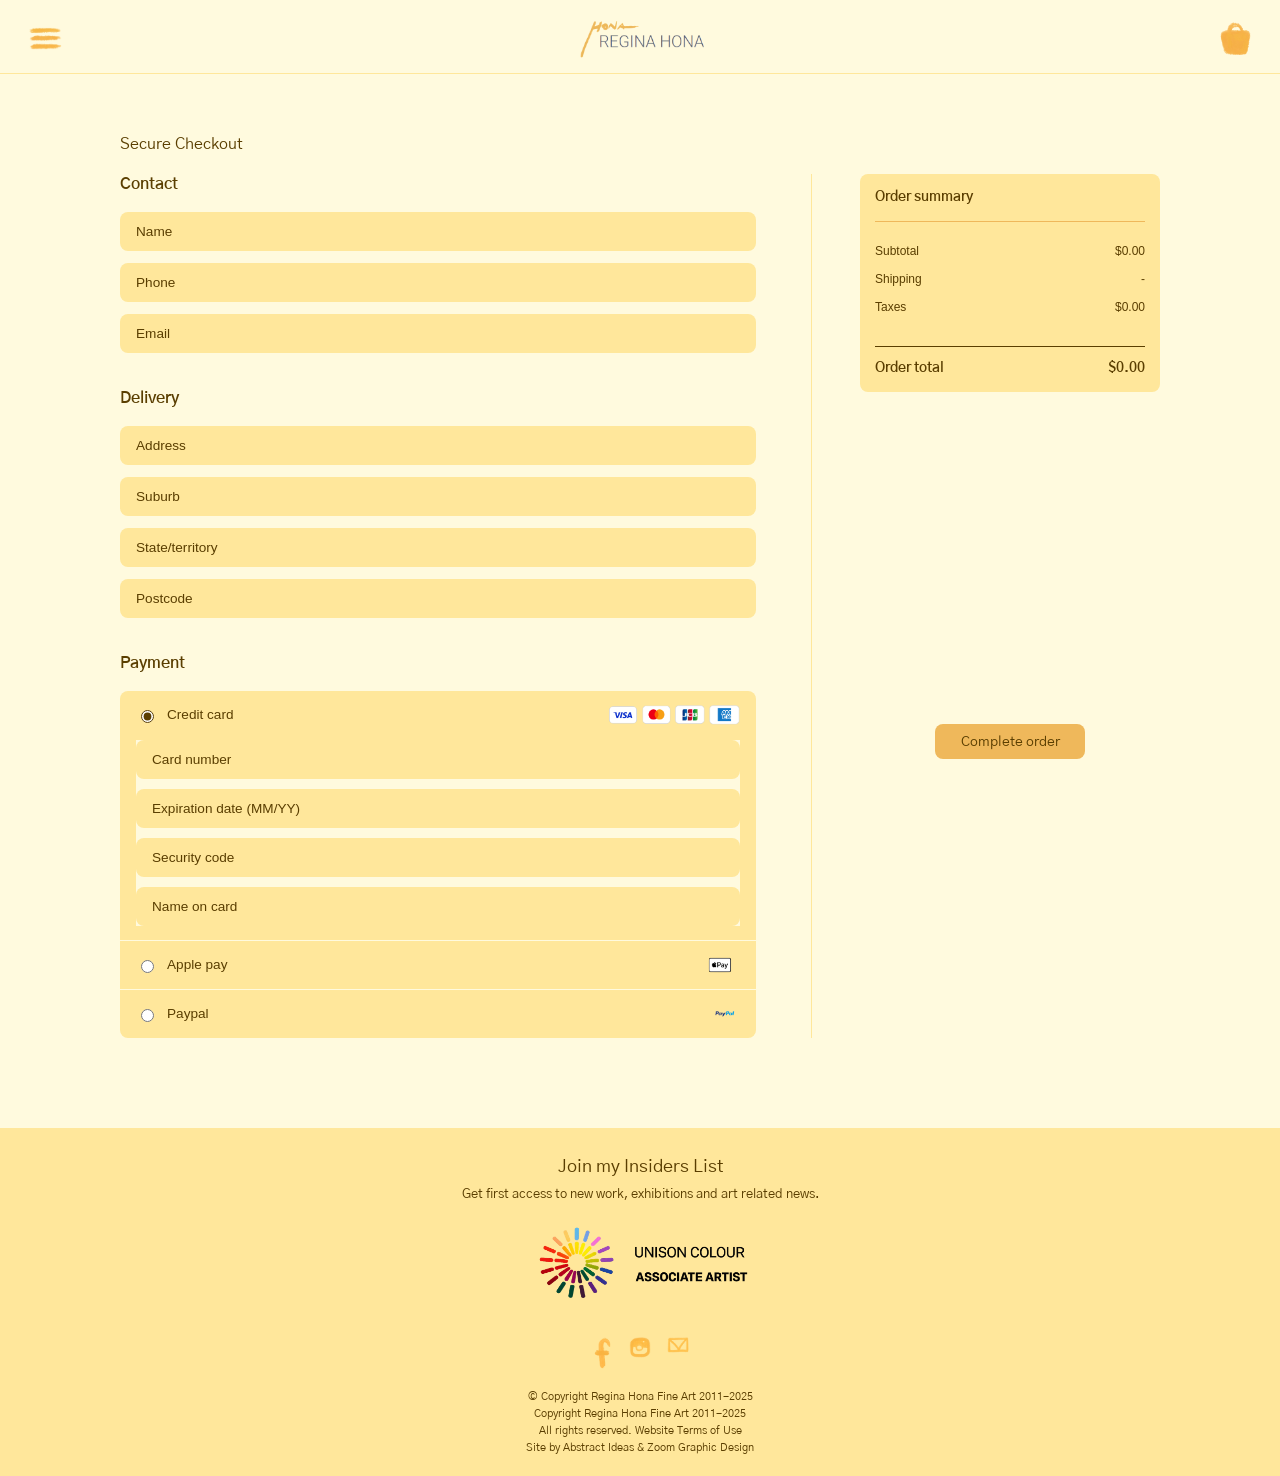
==== commit 8608a955: "fixing the complete order button in html" ====
--- a/checkout.html
+++ b/checkout.html
@@ -133,9 +133,9 @@
                                 <span id="order_total">$0.00</span>
                             </div>
                         </div>
-
-                        <button class="completeOrderButton" id="complete_order_button">Complete order</button>
-                    </div>
+                    </div>
+                    
+                    <button class="completeOrderButton" id="complete_order_button">Complete order</button>
                 </div>
             </section>
 
--- a/style.css
+++ b/style.css
@@ -1235,6 +1235,7 @@
     color: #5A3E00;
     font-family: "Gothic A1", sans-serif;
     font-size: 1.2rem;
+    font-weight: 600;
 }
 
 .checkoutLayout {
@@ -1346,6 +1347,25 @@
 
 .creditcardInput {
     background-color: #FFFADE;
+}
+
+.completeOrderButton {
+    order: 1;
+    width: 100%;
+    padding: 15 20px;
+    border: none;
+    border-radius: 8px;
+    background-color: #EFB85B;
+    color: #5A3E00;
+    font-family: "Gothic A1", sans-serif;
+    font-size: 0.9rem;
+    cursor: pointer;
+    transition: background-color 0.2s ease;
+}
+
+.completeOrderButton:hover {
+    background-color: #EFB85B;
+    color: #5A3E00;
 }
 
 .orderSummaryBox {
@@ -1381,9 +1401,9 @@
 .orderSummaryItemInfo h3 {
     margin: 0 0 6px;
     color: #5A3E00;
-    font-family: "Gothic A1", sans-serif;
-    font-size: 0.95rem;
-    font-weight: 400;
+    font-family: "IM Fell English", Georgia, Serif;
+    font-size: 0.85rem;
+    font-weight: 450;
 }
 
 .orderSummaryItemInfo p {
@@ -1436,25 +1456,6 @@
     font-family: "Gothic A1", sans-serif;
     font-size: 0.9rem;
     font-weight: 600;
-}
-
-.completeOrderButton {
-    order: 1;
-    width: 100%;
-    padding: 15 20px;
-    border: none;
-    border-radius: 8px;
-    background-color: #EFB85B;
-    color: #5A3E00;
-    font-family: "Gothic A1", sans-serif;
-    font-size: 0.9rem;
-    cursor: pointer;
-    transition: background-color 0.2s ease;
-}
-
-.completeOrderButton:hover {
-    background-color: #EFB85B;
-    color: #5A3E00;
 }
 
 .paymentSuccess,
@@ -1792,7 +1793,7 @@
 
     .checkoutFillin {
         grid-column: 1;
-        grid-row: 1 / sapn 2;
+        grid-row: 1 / span 2;
         padding-right: 55px;
         border-right: 1px solid #FFE79B;
     }
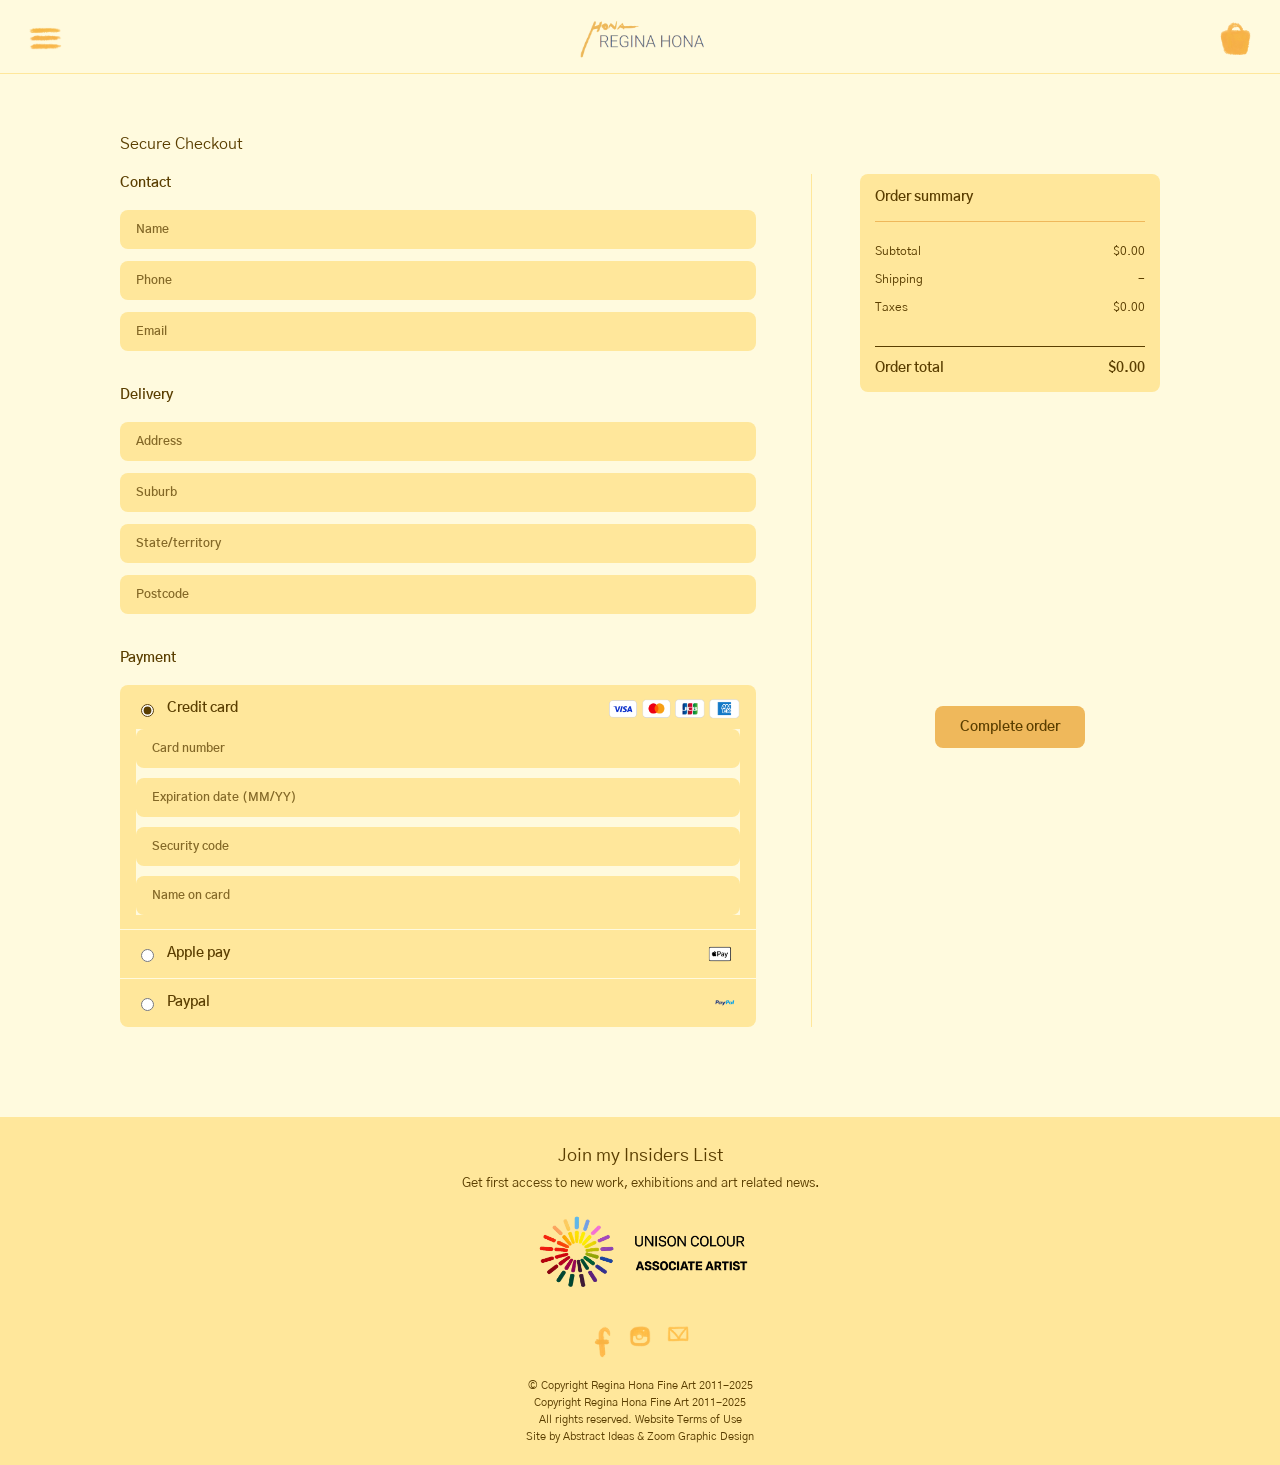
==== commit 78579efc: "fixing js to show ordersuccess_items in order success page" ====
--- a/checkout.html
+++ b/checkout.html
@@ -3,7 +3,7 @@
 <head>
      <link rel="preconnect" href="https://fonts.googleapis.com">
     <link rel="preconnect" href="https://fonts.gstatic.com" crossorigin>
-    <link href="https://fonts.googleapis.com/css2?family=Gothic+A1:wght@600&display=swap" rel="stylesheet">
+    <link href="https://fonts.googleapis.com/css2?family=Gothic+A1:wght@200;300;400;500;600&display=swap" rel="stylesheet">
     <meta name="viewport" content="width=device-width, initial-scale=1.0">
     <title>Regina Hona - Gallery_water</title>
     <link rel="stylesheet" href="style.css">
--- a/style.css
+++ b/style.css
@@ -1264,7 +1264,7 @@
     margin: 0 0 6px;
     color: #5A3E00;
     font-family: "Gothic A1", sans-serif;
-    font-size: 1rem;
+    font-size: 0.9rem;
     font-weight: 600;
 }
 
@@ -1276,14 +1276,15 @@
     background-color: #FFE79B;
     color: #5A3E00;
     font-family: "Gothic A1", sans-serif;
-    font-size: 0.85rem;
-    font-weight: 200;
+    font-size: 0.75rem;
+    font-weight: 600;
     outline: none;
 }
 
 .checkoutInput::placeholder {
     color: #5A3E00;
-    font-weight: 100;
+    font-weight: 600;
+    opacity: 0.75;
 }
 
 .paymentOptions {
@@ -1319,7 +1320,7 @@
     color: #5A3E00;
     font-family: "Gothic A1", sans-serif;
     font-size: 0.85rem;
-    font-weight: 200;
+    font-weight: 600;
 }
 
 .paymentRadio input[type="radio"] {
@@ -1341,24 +1342,23 @@
 .creditcardInput {
     display: flex;
     flex-direction: column;
-    margin-top: 15px;
+    margin-top: 10px;
     gap: 10px;
-}
-
-.creditcardInput {
     background-color: #FFFADE;
 }
 
 .completeOrderButton {
     order: 1;
-    width: 100%;
-    padding: 15 20px;
+    width: 200px;
+    padding: 10px 20px;
+    align-self: center;
     border: none;
     border-radius: 8px;
     background-color: #EFB85B;
     color: #5A3E00;
     font-family: "Gothic A1", sans-serif;
     font-size: 0.9rem;
+    font-weight: 600;
     cursor: pointer;
     transition: background-color 0.2s ease;
 }
@@ -1399,7 +1399,7 @@
 }
 
 .orderSummaryItemInfo h3 {
-    margin: 0 0 6px;
+    margin: 0 0 5px;
     color: #5A3E00;
     font-family: "IM Fell English", Georgia, Serif;
     font-size: 0.85rem;
@@ -1408,7 +1408,7 @@
 
 .orderSummaryItemInfo p {
     margin: 0 0 10px;
-    color: #91918a;
+    color: #5A3E00;
     font-family: "Gothic A1", sans-serif;
     font-size: 0.7rem;
     font-weight: 200;
@@ -1442,7 +1442,7 @@
     color: #5A3E00;
     font-family: "Gothic A1", sans-serif;
     font-size: 0.75rem;
-    font-weight: 200;
+    font-weight: 400;
 }
 
 .orderTotal {
@@ -1467,7 +1467,8 @@
     margin: 0 0 20px;
     display: inline-block;
     color: #91918a;
-    font-size: 0.7rem;  
+    font-size: 0.7rem;
+    align-self: center;
 }
 
 .paymentSuccess img{
@@ -1788,7 +1789,6 @@
     .checkoutSummary {
         grid-column: 2;
         grid-row: 1;
-        order: 0;
     }
 
     .checkoutFillin {
@@ -1799,11 +1799,13 @@
     }
 
     .completeOrderButton {
-        margin-top: 22px;
+        display: block;
+        margin-top: 4px;
+        padding: 12px 20px;
         width: 150px;
-        height: 35px;
+        height: auto;
         justify-self: center;
-        display: block;
+        align-self: start;
     }
 
     .paymentSuccessHeading {
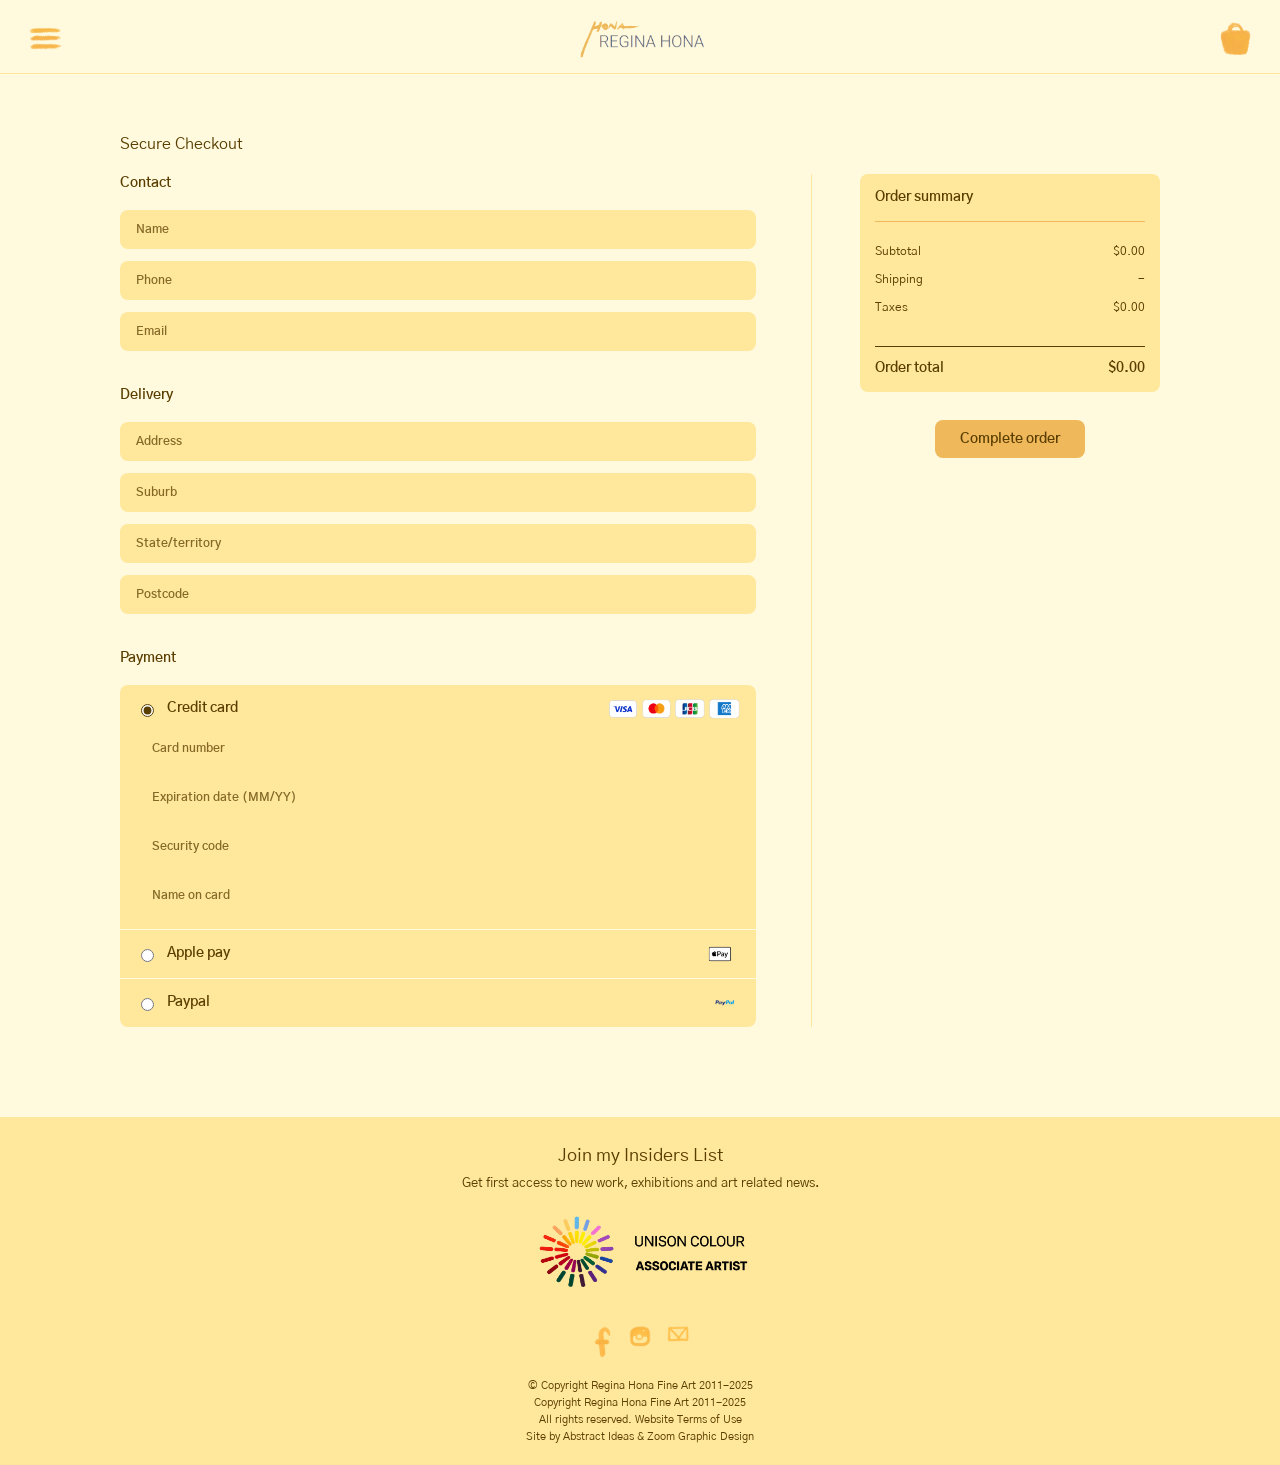
==== commit a016f3c6: "fixing the position of complete order button" ====
--- a/checkout.html
+++ b/checkout.html
@@ -133,9 +133,9 @@
                                 <span id="order_total">$0.00</span>
                             </div>
                         </div>
-                    </div>
-                    
-                    <button class="completeOrderButton" id="complete_order_button">Complete order</button>
+
+                        <button class="completeOrderButton" id="complete_order_button">Complete order</button>
+                    </div>
                 </div>
             </section>
 
--- a/style.css
+++ b/style.css
@@ -1246,6 +1246,9 @@
 
 .checkoutSummary {
     order: -1;
+    display: flex;
+    flex-direction: column;
+    gap: 18px;
 }
 
 .checkoutFillin {
@@ -1344,11 +1347,9 @@
     flex-direction: column;
     margin-top: 10px;
     gap: 10px;
-    background-color: #FFFADE;
 }
 
 .completeOrderButton {
-    order: 1;
     width: 200px;
     padding: 10px 20px;
     align-self: center;
@@ -1465,10 +1466,10 @@
 
 .shopMore {
     margin: 0 0 20px;
-    display: inline-block;
+    display: block;
     color: #91918a;
     font-size: 0.7rem;
-    align-self: center;
+    text-align: center;
 }
 
 .paymentSuccess img{
@@ -1721,6 +1722,7 @@
     .addToCartButton {
         display: block;
         margin: 0 auto;
+        align-items: center;
     }
 
     /* SHOPPING CART */
@@ -1789,6 +1791,8 @@
     .checkoutSummary {
         grid-column: 2;
         grid-row: 1;
+        order: 0;
+        gap: 18px;
     }
 
     .checkoutFillin {
@@ -1800,12 +1804,12 @@
 
     .completeOrderButton {
         display: block;
-        margin-top: 4px;
-        padding: 12px 20px;
+        margin-top: 10px;
+        padding: 10px 20px;
         width: 150px;
         height: auto;
-        justify-self: center;
-        align-self: start;
+        justify-self: auto;
+        align-self: center;
     }
 
     .paymentSuccessHeading {
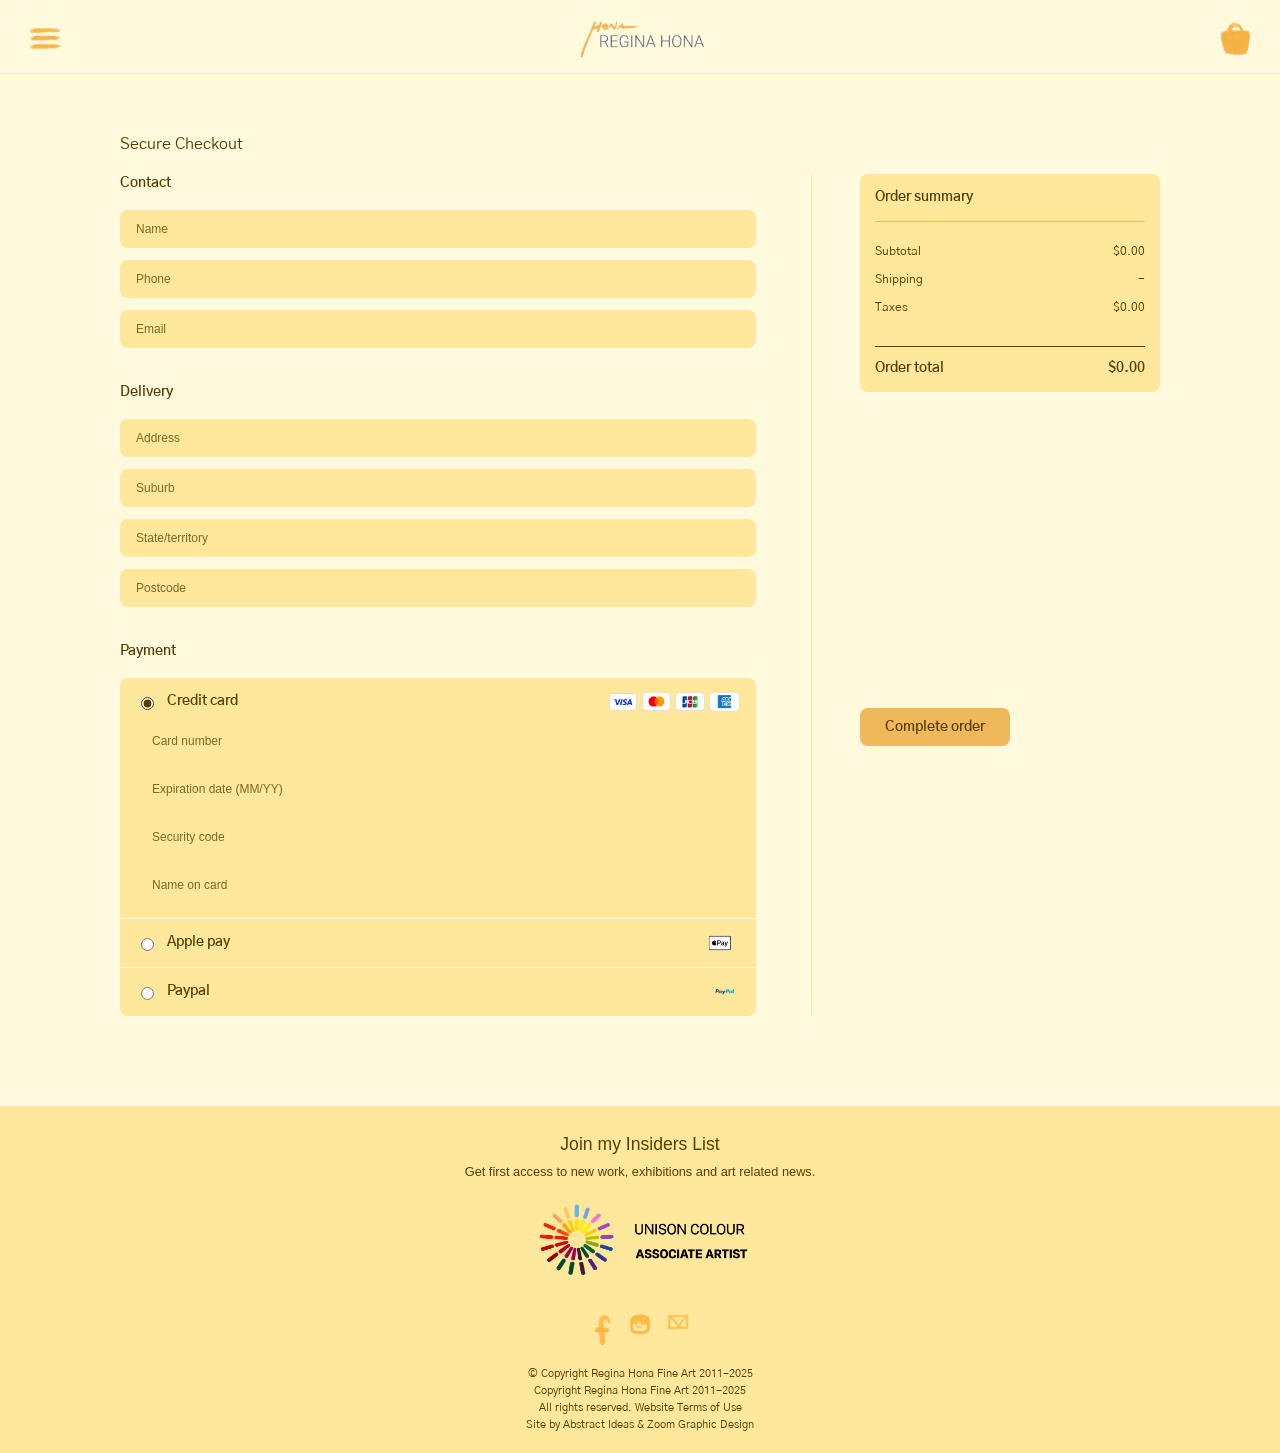
==== commit 44231f87: "changing checkout autofill color using webkit-autofill" ====
--- a/checkout.html
+++ b/checkout.html
@@ -133,9 +133,8 @@
                                 <span id="order_total">$0.00</span>
                             </div>
                         </div>
-
-                        <button class="completeOrderButton" id="complete_order_button">Complete order</button>
-                    </div>
+                    </div>
+                    <button class="completeOrderButton" id="complete_order_button">Complete order</button>
                 </div>
             </section>
 
--- a/style.css
+++ b/style.css
@@ -204,7 +204,7 @@
 }
 
 .herobanner h1 {
-    margin: 0 0 22px;
+    margin: 22px 0 22px;
     font-family: "IM Fell English", Georgia, Serif;
     font-size: 0.9rem;
     font-weight: normal;
@@ -223,7 +223,7 @@
 
 .previewGallery,
 .previewShop {
-    padding: 48px 0 52px;
+    padding: 35px 0 50px;
     text-align: center;
     overflow: hidden;
 }
@@ -235,7 +235,6 @@
     text-align: left;
     font-family: "Gothic A1", sans-serif;
     font-size: 1.2rem;
-    font-weight: 600;
     color: #5A3E00;
 }
 
@@ -276,7 +275,8 @@
     background-color: #FFE79B;
     color: #5A3E00;
     font-family: "Gothic A1", sans-serif;
-    font-size: 0.85rem;
+    font-size: 0.9rem;
+    font-weight: 500;
     text-decoration: none;
 }
 
@@ -299,13 +299,14 @@
     margin: 0 0 8px;
     font-family: "Gothic A1", sans-serif;
     font-size: 1.1rem;
-    font-weight: normal;
+    font-weight: 500;
 }
 
 .insiderlistText p {
     margin: 0 auto;
     max-width: 420px;
     font-size: 0.8rem;
+    font-weight: 500;
     line-height: 1.4;
     text-align: center;
 }
@@ -963,7 +964,7 @@
     font-family: "Gothic A1", sans-serif;
     font-size: 0.8rem;
     color: #5A3E00;
-    font-weight: 250;
+    font-weight: 200;
 }
 
 .addToCartButton {
@@ -975,6 +976,7 @@
     align-self: flex-start;
     font-family: "Gothic A1", sans-serif;
     font-size: 0.9rem;
+    font-weight: 600;
     color: #5A3E00;
     cursor: pointer;
     transition: background-color 0.2s ease;
@@ -1070,6 +1072,7 @@
     font-size: 0.95rem;
     font-weight: 400;
     color: #5A3E00;
+    font-style: italic;
 }
 
 .shoppingcartItemsFunction {
@@ -1210,6 +1213,7 @@
     align-self: flex-start;
     font-family: "Gothic A1", sans-serif;
     font-size: 0.9rem;
+    font-weight: 600;
     color: #5A3E00;
     cursor: pointer;
     transition: background-color 0.2s ease;
@@ -1278,16 +1282,22 @@
     border-radius: 8px;
     background-color: #FFE79B;
     color: #5A3E00;
+    -webkit-text-fill-color: #5A3E00;
     font-family: "Gothic A1", sans-serif;
     font-size: 0.75rem;
-    font-weight: 600;
+    font-weight: 500;
     outline: none;
 }
 
 .checkoutInput::placeholder {
     color: #5A3E00;
-    font-weight: 600;
+    font-weight: 500;
     opacity: 0.75;
+}
+
+.checkoutInput:-webkit-autofill {
+    -webkit-box-shadow: 0 0 0px 1000px #FFE79B inset;
+    -webkit-text-fill-color: #5A3E00;
 }
 
 .paymentOptions {
@@ -1364,11 +1374,6 @@
     transition: background-color 0.2s ease;
 }
 
-.completeOrderButton:hover {
-    background-color: #EFB85B;
-    color: #5A3E00;
-}
-
 .orderSummaryBox {
     padding: 15px;
     border-radius: 8px;
@@ -1404,7 +1409,7 @@
     color: #5A3E00;
     font-family: "IM Fell English", Georgia, Serif;
     font-size: 0.85rem;
-    font-weight: 450;
+    font-weight: 400;
 }
 
 .orderSummaryItemInfo p {
@@ -1804,12 +1809,11 @@
 
     .completeOrderButton {
         display: block;
-        margin-top: 10px;
-        padding: 10px 20px;
+        margin-top: 15px;
         width: 150px;
         height: auto;
         justify-self: auto;
-        align-self: center;
+        align-self: flex-start;
     }
 
     .paymentSuccessHeading {
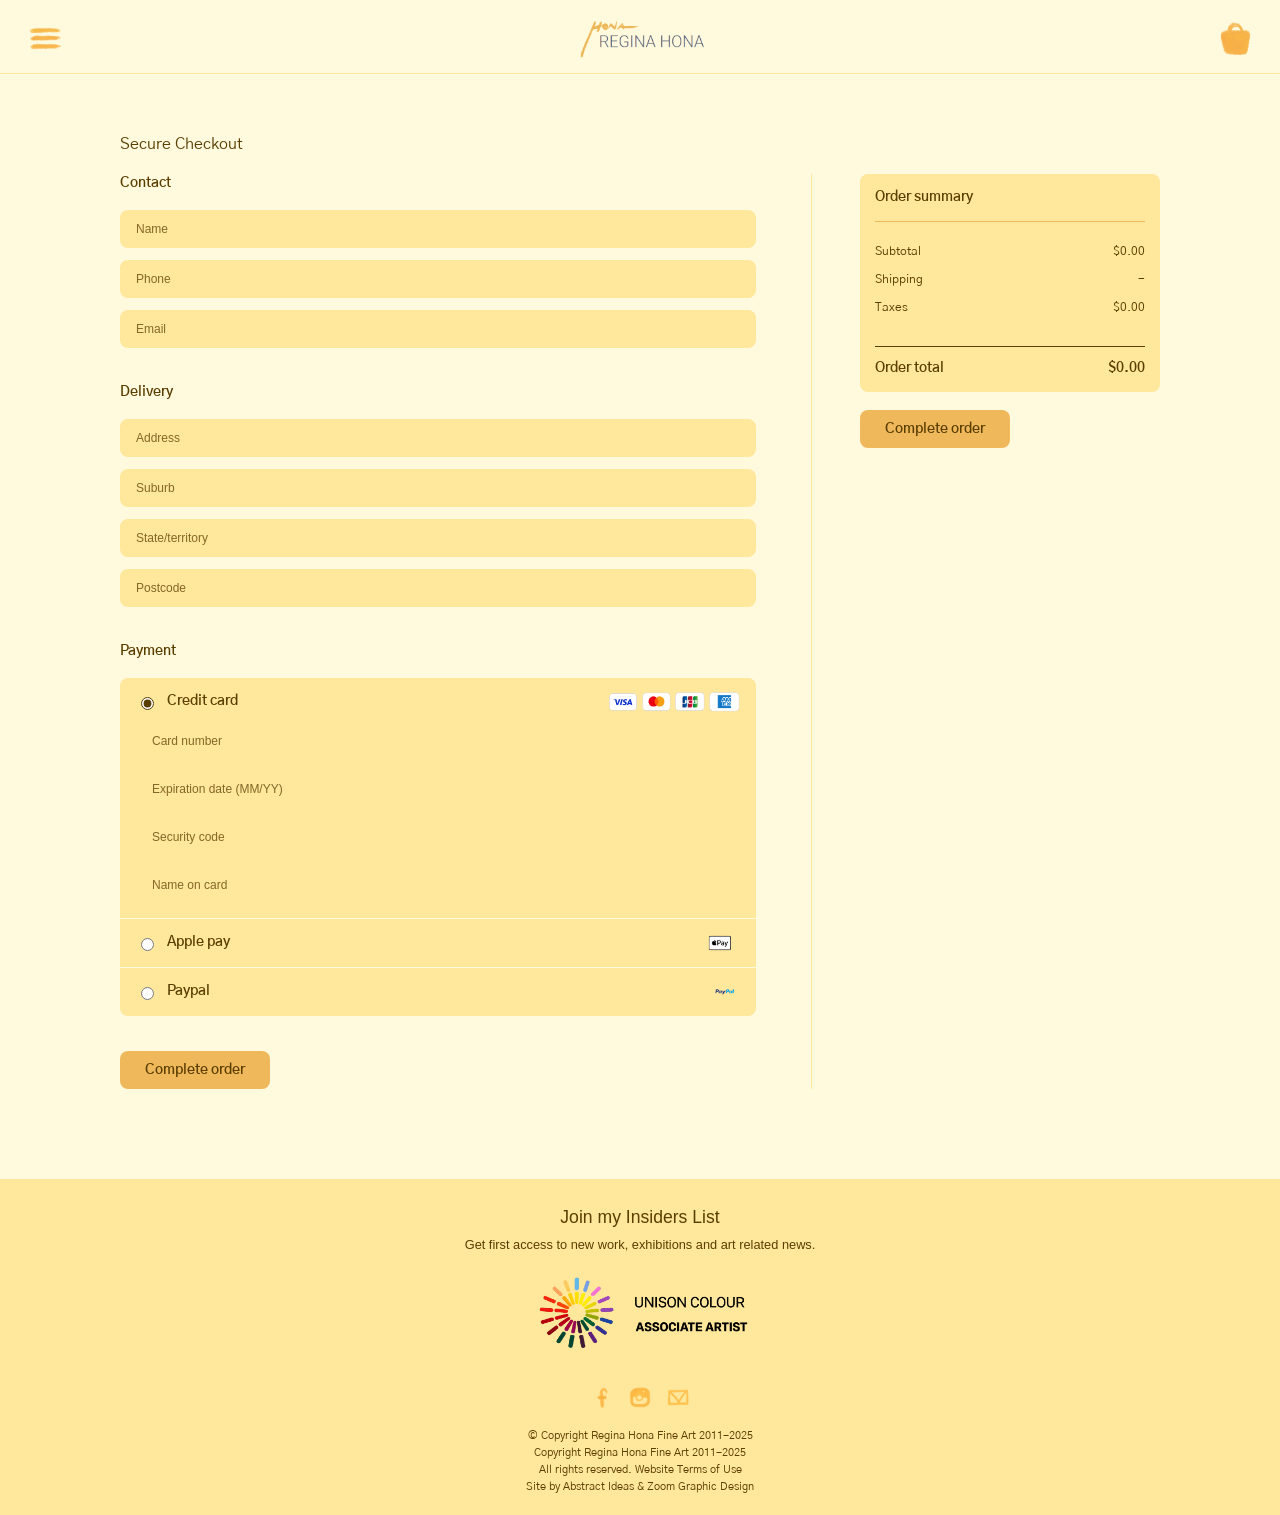
==== commit a16818ad: "making another complete order button for mobile and desktop for differrent placement" ====
--- a/checkout.html
+++ b/checkout.html
@@ -105,7 +105,7 @@
                                 </label>
                             </div>
                         </div>
-
+                        <button class="completeOrderButton mobileButton" id="complete_order_button">Complete order</button>
                     </div>
 
                     <div class="checkoutSummary">
@@ -133,8 +133,9 @@
                                 <span id="order_total">$0.00</span>
                             </div>
                         </div>
-                    </div>
-                    <button class="completeOrderButton" id="complete_order_button">Complete order</button>
+                        <button class="completeOrderButton desktopButton" id="complete_order_button">Complete order</button>
+                    </div>
+                    
                 </div>
             </section>
 
--- a/style.css
+++ b/style.css
@@ -43,15 +43,19 @@
     height: 100%;
     object-fit: cover;
     object-position: center 78%;
-    filter: brightness(75%);
+    filter: brightness(70%);
 }
 
 .introLogo {
     position: absolute;
-    width: 260px;
+    width: 250px;
     top: 50%;
     left: 50%;
     transform: translate(-50%, -50%);
+    filter: 
+        drop-shadow(0 0 6px rgba(0, 0, 0, 0.9))
+        drop-shadow(0 0 10px rgba(89, 89, 82, 0.7))
+        drop-shadow(0 2px 4px rgba(0, 0, 0, 0.8));
     transition: top 0.8s ease;
 }
 
@@ -223,9 +227,13 @@
 
 .previewGallery,
 .previewShop {
-    padding: 35px 0 50px;
+    padding: 35px 0 40px;
     text-align: center;
     overflow: hidden;
+}
+
+.previewShop {
+    padding-bottom: 100px;
 }
 
 .previewGallery h2 {
@@ -344,7 +352,8 @@
 
 .socialmedias img {
     width: 22px;
-    height: auto;
+    height: 22px;
+    object-fit: contain;
 }
 
 .copyright {
@@ -396,7 +405,7 @@
 /* GALLERY */
 
 .gallery {
-    padding: 28px 24px 60px;
+    padding: 28px 24px 100px;
     background-color: #FFFADE;
 }
 
@@ -439,7 +448,6 @@
     margin: 16px 0 8px;
     font-family: "Gothic A1", sans-serif;
     font-size: 0.6rem;
-    font-weight: 30;
 }
 
 .breadcrumbNavi a {
@@ -591,7 +599,7 @@
     gap: 4px;
 }
 
-.resultArtwork img {
+.resultArtwork {
     width: 160px;
     height: 200px;
     object-fit: cover;
@@ -635,7 +643,7 @@
 /* CATEGORY */
 
 .categoryPage {
-    padding: 60px 24px 80px;
+    padding: 60px 24px 100px;
 }
 
 .categoryPage h1 {
@@ -698,12 +706,12 @@
 /* SHOP */
 
 .shop {
-    padding: 24px 24px 60px;
+    padding: 28px 24px 100px;
 }
 
 .shopTopElements {
     position: relative;
-    margin: 0 auto 16px;
+    margin: 0 auto 8px;
     gap: 12px;
     display: flex;
     justify-content: center;
@@ -750,7 +758,7 @@
 }
 
 .shop .breadcrumbNavi {
-    margin: 24px auto 8px;
+    margin: 24px 0 16px;
     font-size: 0.6rem;
 }
 
@@ -781,15 +789,10 @@
     text-decoration: underline;
 }
 
-.shop .breadcrumbNavi {
-    margin: 0 0 40px;
-    font-size: 0.6rem;
-}
-
 .productList {
     display: grid;
     grid-template-columns: repeat(4, 1fr);
-    padding-top: 45px;
+    padding-top: 60px;
     justify-items: center;
     grid-template-columns: 1fr;
     gap: 120px 100px;
@@ -797,8 +800,8 @@
 
 .productArtwork {
     position: relative;
-    padding: 140px 20px 50px;
-    width: 240px;
+    padding: 140px 20px 30px;
+    width: 260px;
     min-height: 250px;
     border-radius: 8px;
     background-color: #FFE79B;
@@ -810,8 +813,8 @@
 }
 
 .productArtwork img {
-    width: 180px;
-    height: 180px;
+    width: 190px;
+    height: 190px;
     transition: transform 0.3s ease;
 }
 
@@ -819,8 +822,8 @@
 .productArtwork > a {
     position: absolute;
     margin: 0 auto;
-    width: 180px;
-    height: 180px;
+    width: 190px;
+    height: 190px;
     top: -55px;
     object-fit: cover;
     transition: transform 0.3s ease;
@@ -855,31 +858,65 @@
     position: absolute;
     left: 0;
     right: 0;
-    bottom: -18px;
+    bottom: -15px;
     display: flex;
     justify-content: center;
     gap: 22px;
 }
 
-.productlistButton button {
+.productlistButton button,
+.likeButton {
     padding: 0;
     border: none;
     background: none;
     cursor: pointer;
 }
 
+.likeButton img {
+    width: 30px;
+    height: auto;
+    display: block;
+    transition: transform 0.2s ease;
+}
+
+.likeButton.bounce img {
+    animation: Bounce 0.5s ease;
+}
+
 .productlistButton img {
     width: 30px;
     height: auto;
     display: block;
 }
 
+@keyframes Bounce {
+    0% {
+        transform: scale(1);
+    }
+
+    40% {
+        transform: scale(1.5);
+    }
+
+    60% {
+        transform: scale(0.75);
+    }
+
+    80% {
+        transform: scale(1.15);
+    }
+
+    100% 
+        {
+        transform: scale(1);
+    }
+}
 /* PRODUCT DETAIL */
 
 .productDetail {
     max-width: 1180px;
     margin: 0 auto;
-    padding: 70px 24px 90px;
+    padding: 30px 24px 100px;
 }
 
 .productDetail .breadcrumbNavi {
@@ -901,8 +938,8 @@
 
 .productDetailArtwork {
     width: 100%;
-    max-width:350px;
-    height: 350px;
+    max-width:340px;
+    height: 340px;
     object-fit: cover;
     display: block;
     box-shadow: 0 4px 10px rgba(90, 62, 0, 0.35);
@@ -929,10 +966,6 @@
     box-shadow: 0 4px 10px rgba(90, 62, 0, 0.35);
 }
 
-.productDetailText {
-    text-align: left;
-}
-
 .productDetailTitle {
     margin-top: 0;
     font-family: "IM Fell English", Georgia, Serif;
@@ -950,9 +983,17 @@
     font-style: italic;
 }
 
+.productDetailText {
+    text-align: center;
+    display: flex;
+    flex-direction: column;
+    align-items: stretch;
+}
+
 .productDetailInfo {
     margin: 0 auto 35px;
     max-width: 350px;
+    width: 100%;
 }
 
 .productDetailInfo .infoRow {
@@ -973,6 +1014,7 @@
     background-color: #FFE79B;
     border: none;
     border-radius: 8px;
+    margin: 0 auto;
     align-self: flex-start;
     font-family: "Gothic A1", sans-serif;
     font-size: 0.9rem;
@@ -1219,7 +1261,7 @@
     transition: background-color 0.2s ease;
 }
 
-.addToCartButton:hover {
+.checkoutButton:hover {
     background-color: #EFB85B;
 }
 
@@ -1470,11 +1512,16 @@
 }
 
 .shopMore {
-    margin: 0 0 20px;
-    display: block;
+    display: block;
+    margin-bottom: 6px;
     color: #91918a;
+    font-family: "Gothic A1", sans-serif;
     font-size: 0.7rem;
-    text-align: center;
+    text-align: left;
+}
+
+.shopMore:hover {
+    color: #EFB85B;
 }
 
 .paymentSuccess img{
@@ -1489,6 +1536,80 @@
     text-align: left;
 }
 
+/* ABOUT */
+
+.about {
+    padding: 24px 24px 100px;
+    max-width: 1180px;
+    margin: 0 auto;
+}
+
+.aboutHeading {
+    margin: 0 0 20px;
+    text-align: center;
+    color: #5A3E00;
+    font-family: "Gothic A1", sans-serif;
+    font-size: 1.2rem;
+    font-weight: 600;
+}
+
+.aboutShop {
+    display: block;
+    margin-bottom: 28px;
+    color: #91918a;
+    font-family: "Gothic A1", sans-serif;
+    font-size: 0.7rem;
+    text-align: center;
+}
+
+.aboutShop:hover {
+    color: #EFB85B;
+}
+
+.contactBox {
+    background-color: #FFE79B;
+    border-radius: 10px;
+    padding: 24px 20px;
+}
+
+.contactHeading {
+    margin: 0 0 20px;
+    text-align: center;
+    color: #5A3E00;
+    font-family: "Gothic A1", sans-serif;
+    font-size: 0.9rem;
+    font-weight: 600;
+}
+
+.contactLayout {
+    display: flex;
+    flex-direction: column;
+    align-items: center;
+    gap: 30px;
+}
+
+.contactImg {
+    width: 160px;
+    height: 180px;
+    object-fit: cover;
+    object-position: center top;
+    border-radius: 5px;
+    flex-shrink: 0;
+}
+
+.contactText {
+    text-align: center;
+}
+
+.contactText p {
+    margin: 0 0 15px;
+    color: #5A3E00;
+    line-height: 1.6;
+    font-family: "IM Fell English", Georgia, Serif;
+    font-size: 0.75rem;
+    font-weight: 300;
+}
+
 /* ADJUSTING TO DESKTOP SIZE */
 
 @media (min-width: 768px) {
@@ -1523,6 +1644,10 @@
     .previewGallery,
     .previewShop {
         padding: 28px 0;
+    }
+
+    .previewShop {
+        padding-bottom: 100px;
     }
 
     .previewGallery h2 {
@@ -1619,7 +1744,9 @@
     .shop {
         max-width: 1180px;
         margin: 0 auto;
-        padding: 44px 24px 80px;
+        padding-left: 0;
+        padding-right: 5px;
+        padding-bottom: 100px;
     }
 
     .shopTopElements {
@@ -1633,24 +1760,26 @@
     }
 
     .productList {
-        grid-template-columns: repeat(4, 1fr);
+        grid-template-columns: repeat(4, 220px);
+        justify-content: space-between;
+        gap: 150px 110px;
     }
 
     .productArtwork {
         position: relative;
-        width: 220px;
-        max-width: 220px;
+        width: 250px;
+        max-width: 250px;
         display: flex;
         flex-direction: column;
         justify-content: center;
         text-align: center;
         align-items: center;
-        padding: 125px 15px 40px;
+        padding: 125px 15px 30px;
     }
 
     .productArtwork > a > img {
-        width: 180px;
-        height: 180px;
+        width: 190px;
+        height: 190px;
     }
 
     .productArtwork h2,
@@ -1679,13 +1808,13 @@
     .productDetailLayout {
         display: grid;
         grid-template-columns: 550px 1fr;
-        gap: 80px;
+        gap: 60px;
         align-items: start;
     }
 
     .productDetailImage {
         display: grid;
-        grid-template-columns: 1fr 75px;
+        grid-template-columns: 1fr 170px;
         align-items: start;
         gap: 10px;
     }
@@ -1693,7 +1822,8 @@
     .productDetailArtwork {
         width: 100%;
         aspect-ratio: 1 / 1;
-        max-height: 450px;
+        max-height: 500px;
+        height: auto;
     }
 
     .artworkThumbnails {
@@ -1707,8 +1837,9 @@
     }
 
     .productDetailText {
-        padding-top: 0;
-        text-align: left;
+        display: flex;
+        flex-direction: column;
+        align-items: flex-start;
     }
 
     .productDetailTitle {
@@ -1716,19 +1847,20 @@
     }
 
     .productDetailPrice {
-        margin-bottom: 55px;
+        margin-bottom: 50px;
     }
 
     .productDetailInfo {
         margin: 0 0 120px;
-        max-width: 330px;
+        width: 330px;
     }
 
     .addToCartButton {
         display: block;
-        margin: 0 auto;
-        align-items: center;
-    }
+        margin: 0 0 0 80px;
+        width: 170px;
+    }
+
 
     /* SHOPPING CART */
 
@@ -1798,6 +1930,7 @@
         grid-row: 1;
         order: 0;
         gap: 18px;
+        align-self: start;
     }
 
     .checkoutFillin {
@@ -1808,12 +1941,12 @@
     }
 
     .completeOrderButton {
-        display: block;
-        margin-top: 15px;
+        grid-column: 2;
+        grid-row: 2;
+        margin-top: 0;
         width: 150px;
-        height: auto;
-        justify-self: auto;
-        align-self: flex-start;
+        align-self: start;
+        justify-self: start;
     }
 
     .paymentSuccessHeading {
@@ -1823,4 +1956,39 @@
     .paymentSuccessSummaryBox {
         max-width: 520px;
     }
-}
+
+    /* ABOUT */
+
+    .about {
+        padding: 50px 70px 100px;
+    }
+
+    .aboutHeading {
+        font-size: 1.2rem;
+    }
+
+    .contactBox {
+        margin: 0 auto;
+        max-width: 620px;
+        padding: 28px 32px;
+    }
+
+    .contactLayout {
+        flex-direction: row;
+        align-items: flex-start;
+        gap: 25px;
+    }
+
+    .contactImg {
+        width: 160px;
+        height: 180px;
+    }
+
+    .contactText {
+        text-align: center;
+    }
+
+    .contactText p {
+        font-size: 0.75rem;
+    }
+}
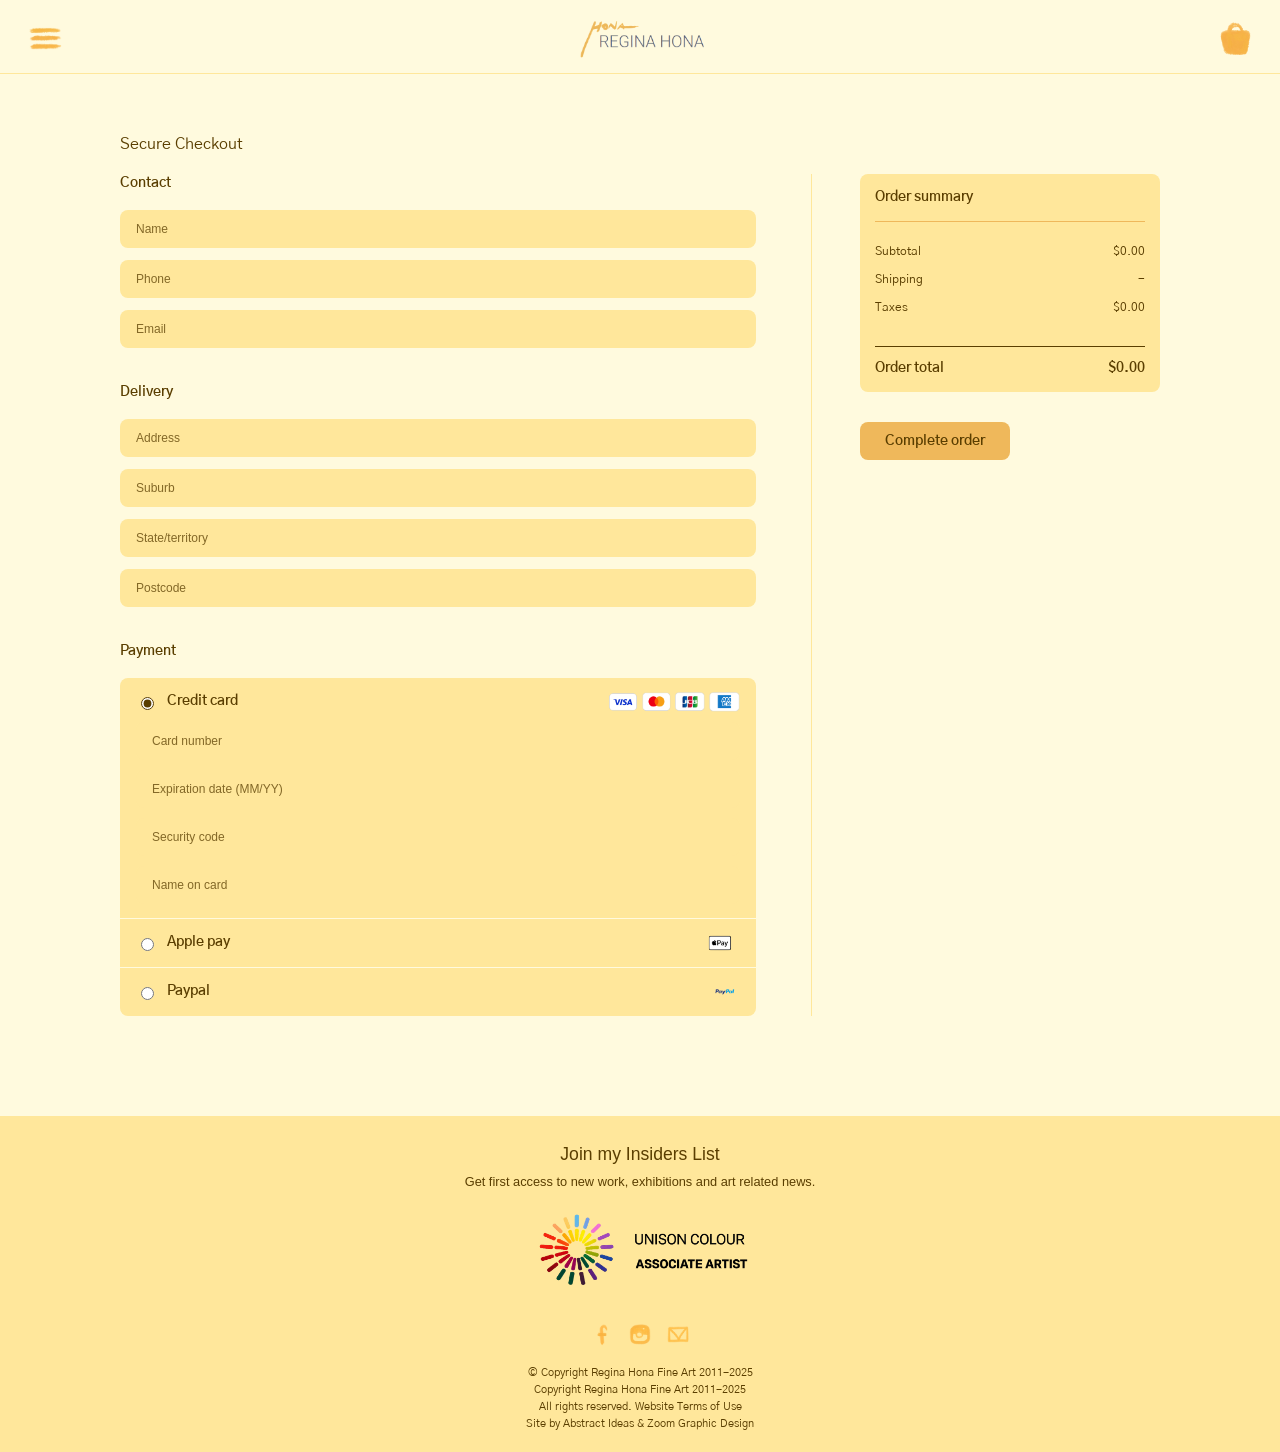
==== commit 8ed5b896: "fixing js for complete order button" ====
--- a/checkout.html
+++ b/checkout.html
@@ -133,7 +133,7 @@
                                 <span id="order_total">$0.00</span>
                             </div>
                         </div>
-                        <button class="completeOrderButton desktopButton" id="complete_order_button">Complete order</button>
+                        <button class="completeOrderButton desktopButton" id="complete_order_button_desktop">Complete order</button>
                     </div>
                     
                 </div>
--- a/style.css
+++ b/style.css
@@ -1036,7 +1036,7 @@
 /* SHOPPING CART */
 
 .shoppingCart {
-    padding: 24px 24px 60px;
+    padding: 24px 24px 100px;
     max-width: 1180px;
     margin: 0 auto;
 }
@@ -1269,7 +1269,7 @@
 
 .checkout,
 .paymentSuccess {
-    padding: 24px 24px 60px;
+    padding: 24px 24px 100px;
     max-width: 1180px;
     margin: 0 auto;
 }
@@ -1416,6 +1416,14 @@
     transition: background-color 0.2s ease;
 }
 
+.mobileButton {
+    display: block;
+}
+
+.desktopButton {
+    display: none;
+}
+
 .orderSummaryBox {
     padding: 15px;
     border-radius: 8px;
@@ -1513,11 +1521,11 @@
 
 .shopMore {
     display: block;
-    margin-bottom: 6px;
+    margin-bottom: 20px;
     color: #91918a;
     font-family: "Gothic A1", sans-serif;
     font-size: 0.7rem;
-    text-align: left;
+    text-align: center;
 }
 
 .shopMore:hover {
@@ -1865,7 +1873,7 @@
     /* SHOPPING CART */
 
     .shoppingCart {
-        padding: 50px 70px 80px;
+        padding: 50px 70px 100px;
     }
 
     .shoppingcartHeading {
@@ -1909,7 +1917,7 @@
 
     .checkout,
     .paymentSuccess {
-        padding: 60px 70px 90px;
+        padding: 60px 70px 100px;
     }
 
     .checkoutHeading,
@@ -1949,6 +1957,16 @@
         justify-self: start;
     }
 
+    .mobileButton {
+        display: none;
+    }
+
+    .desktopButton {
+        display: block;
+        margin-top: 12px;
+        width: 150px;
+    }
+
     .paymentSuccessHeading {
         text-align: center;
     }
